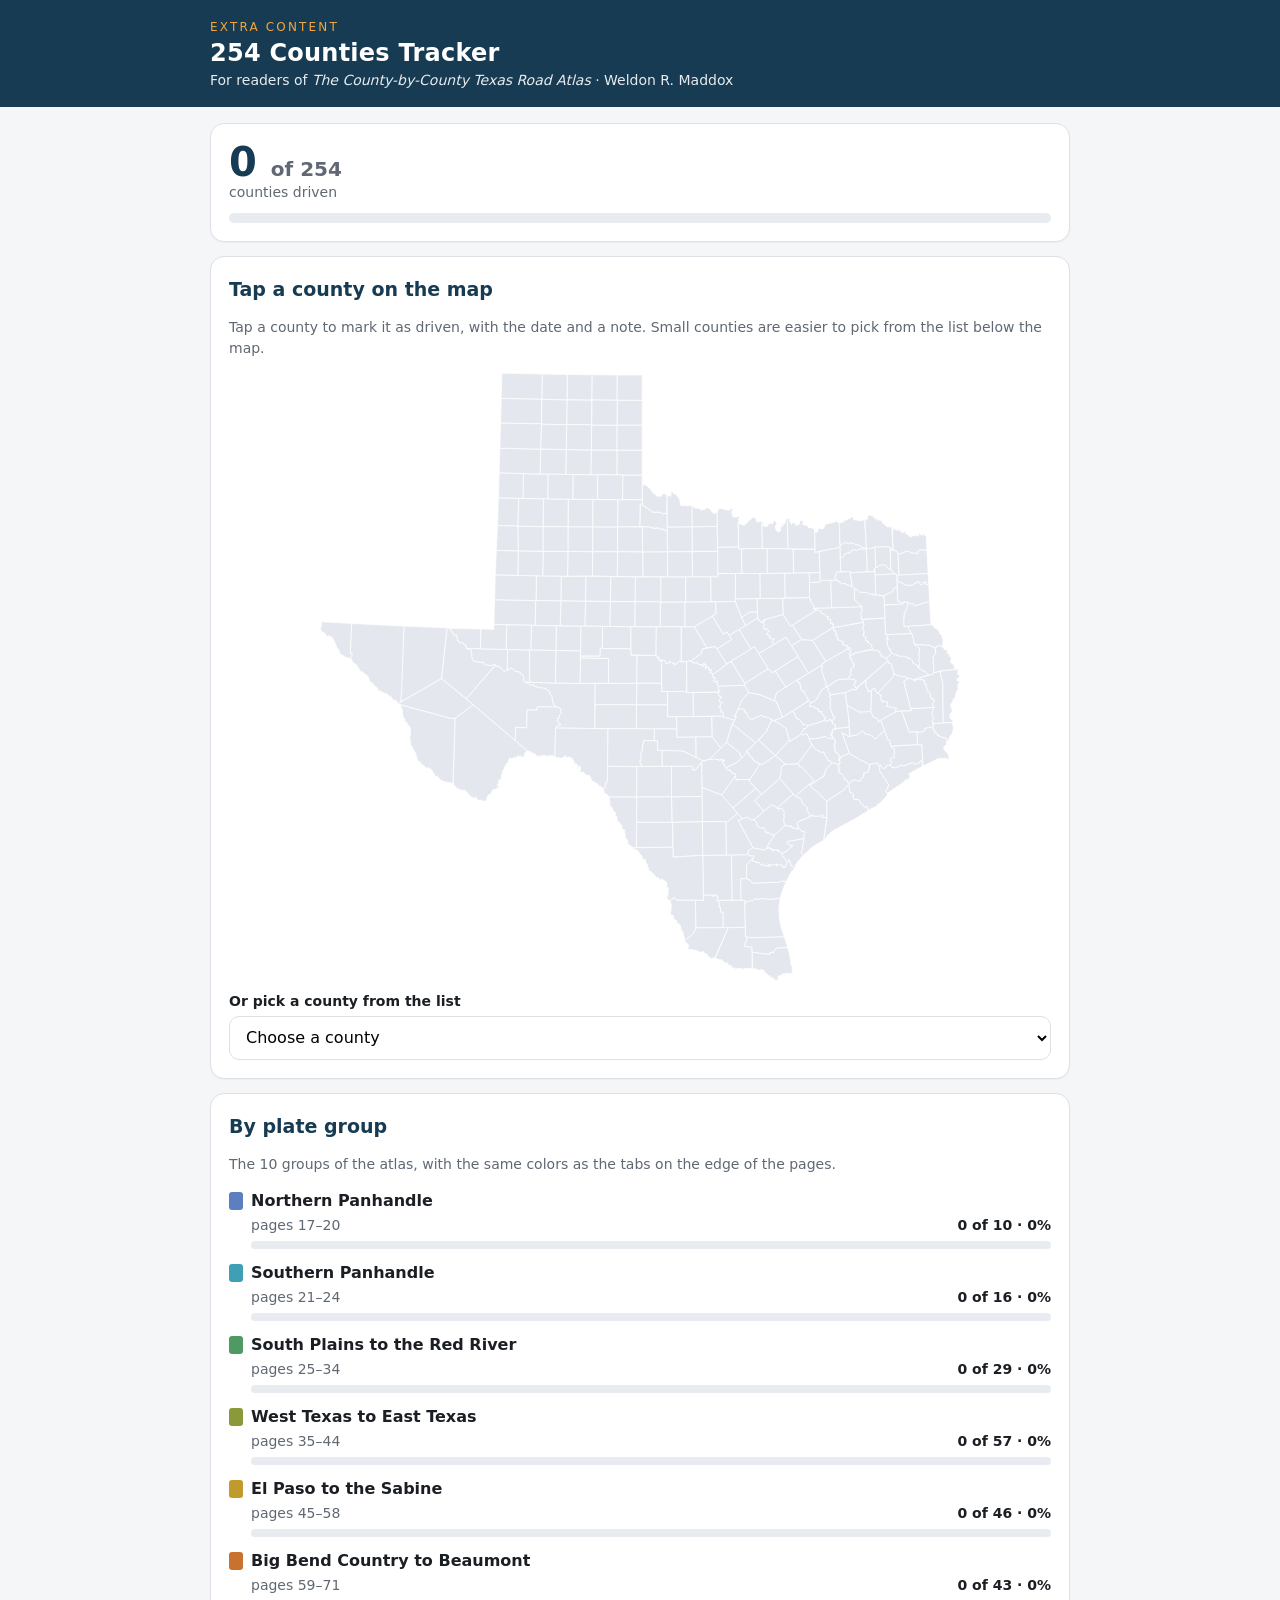
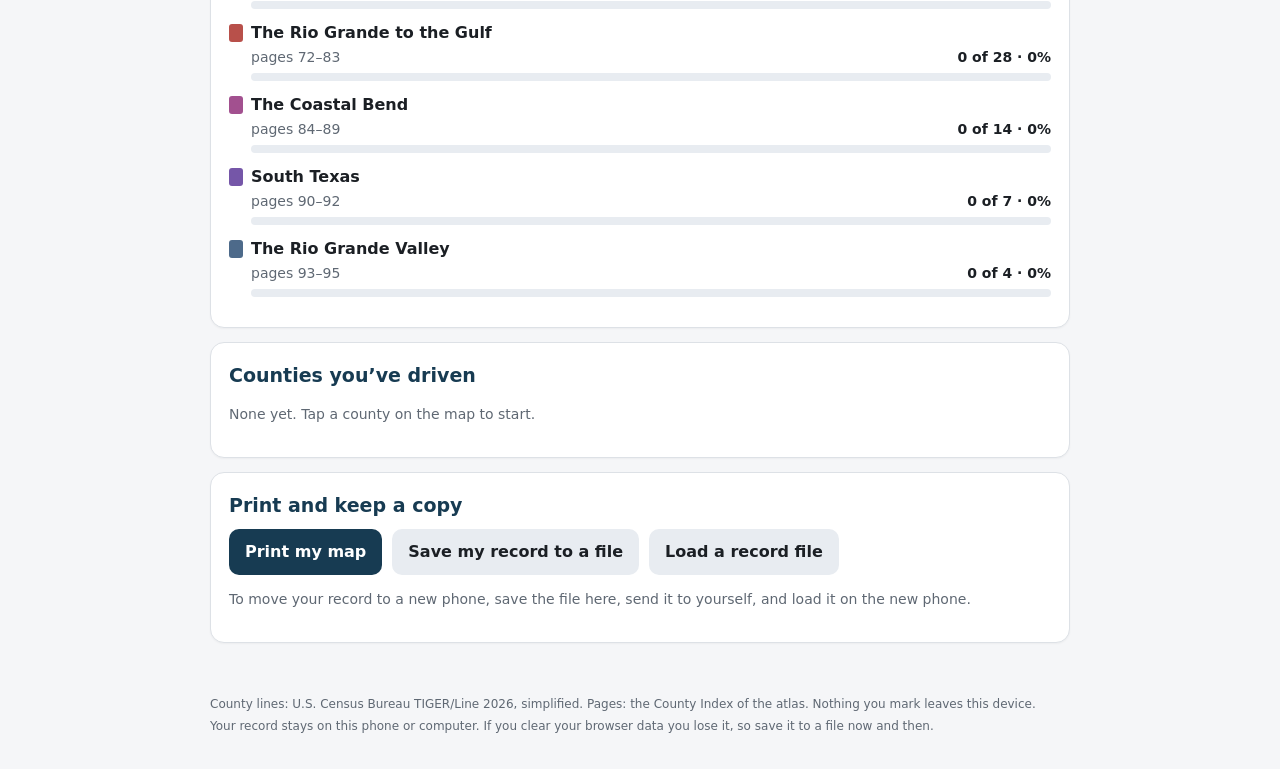
==== 254-counties-tracker.html @ efd929f5 "Bonus site for The County-by-County Texas Road Atlas (6 bonuses)" ====
<!doctype html>
<html lang="en"><head><meta charset="utf-8"><meta name="viewport" content="width=device-width, initial-scale=1">
<title>254 Counties Tracker · The County-by-County Texas Road Atlas</title>
<style>
:root { --acc: #1f3a5f; --sec: #e9b949; --ok: #1e7d4f; --ko: #b3261e; --bg: #f5f6f8; --card: #ffffff;
  --ink: #1b1f24; --muted: #5f6873; --line: #dde1e6; --r: 14px; }
* { box-sizing: border-box; }
html, body { margin: 0; padding: 0; }
body { background: var(--bg); color: var(--ink); font: 16px/1.5 system-ui, -apple-system, "Segoe UI", Roboto, Arial, sans-serif;
  -webkit-text-size-adjust: 100%; }
header.app { background: var(--acc); color: #fff; padding: 18px 16px 16px; }
header.app .in, main .in, footer.app .in { max-width: 860px; margin: 0 auto; }
header.app .et { font-size: 12px; letter-spacing: .18em; text-transform: uppercase; color: var(--sec); }
header.app h1 { margin: 4px 0 2px; font-size: 24px; line-height: 1.15; }
header.app .sub { opacity: .9; font-size: 14px; }
main { padding: 16px; }
.card { background: var(--card); border: 1px solid var(--line); border-radius: var(--r); padding: 18px; margin: 0 0 14px;
  box-shadow: 0 1px 2px rgba(0,0,0,.04); }
h2 { font-size: 19px; margin: 0 0 10px; color: var(--acc); }
h3 { font-size: 16px; margin: 14px 0 6px; }
.muted { color: var(--muted); font-size: 14px; }
.row { display: flex; gap: 10px; flex-wrap: wrap; align-items: center; }
.grow { flex: 1 1 auto; }
button, .btn { font: inherit; border: 0; border-radius: 10px; padding: 11px 16px; cursor: pointer; background: var(--acc);
  color: #fff; font-weight: 600; min-height: 44px; }
button.sec, .btn.sec { background: #e8ecf1; color: var(--ink); }
button.ghost { background: transparent; color: var(--acc); border: 1px solid var(--line); }
button:disabled { opacity: .45; cursor: not-allowed; }
button:focus-visible, input:focus-visible, select:focus-visible { outline: 3px solid var(--sec); outline-offset: 2px; }
input[type=text], input[type=number], input[type=date], select, textarea { font: inherit; padding: 10px 12px;
  border: 1px solid var(--line); border-radius: 10px; background: #fff; min-height: 44px; width: 100%; }
label.lab { display: block; font-weight: 600; margin: 10px 0 4px; font-size: 14px; }
.pill { display: inline-block; padding: 3px 10px; border-radius: 999px; background: #eef2f7; color: var(--acc);
  font-size: 12px; font-weight: 600; }
.bar { height: 10px; background: #e8ecf1; border-radius: 999px; overflow: hidden; }
.bar > span { display: block; height: 100%; background: var(--ok); width: 0; transition: width .3s; }
.ok { color: var(--ok); } .ko { color: var(--ko); }
table.t { width: 100%; border-collapse: collapse; font-size: 14px; }
table.t th { text-align: left; background: #eef2f7; padding: 8px; }
table.t td { padding: 8px; border-bottom: 1px solid var(--line); vertical-align: top; }
footer.app { padding: 18px 16px 30px; color: var(--muted); font-size: 12px; }
footer.app p { margin: 4px 0; }
.nascosto { display: none !important; }
.modale { position: fixed; inset: 0; background: rgba(10,15,25,.55); display: flex; align-items: center;
  justify-content: center; padding: 16px; z-index: 50; }
.modale .card { max-width: 440px; width: 100%; }
#porta { min-height: 60vh; display: flex; align-items: center; justify-content: center; }
#porta .card { max-width: 420px; width: 100%; }
@media (max-width: 520px) { header.app h1 { font-size: 21px; } main { padding: 12px; } .card { padding: 14px; } }
@media print { header.app, footer.app, button { display: none !important; } body { background: #fff; } .card { border: 0; box-shadow: none; } }

header.app h1 { font-family: "Overpass", system-ui, sans-serif; letter-spacing: .01em; }
.conto-riga { align-items: flex-end; margin-bottom: 10px; }
.numero { font-size: 40px; font-weight: 800; line-height: 1; color: var(--acc); }
.numero .di { font-size: 20px; font-weight: 600; color: var(--muted); }
.perc { font-size: 26px; font-weight: 700; color: var(--acc); }
#mappa_box { width: 100%; max-width: 640px; margin: 6px auto 4px; }
#mappa { width: 100%; height: auto; display: block; touch-action: manipulation; }
#mappa path.contea { fill: #e4e8ee; stroke: #ffffff; stroke-width: 1.1; cursor: pointer; }
#mappa path.contea:hover { fill: #cfd6df; }
#mappa path.contea.fatta:hover { filter: brightness(1.08); }
#mappa path.contea.scelta { stroke: #111; stroke-width: 2.4; }
.pill.si { background: #e3f2ea; color: var(--ok); }
.regione { margin: 10px 0 12px; }
.regione .reg-testa { display: flex; gap: 8px; align-items: center; }
.regione .reg-sotto { display: flex; justify-content: space-between; gap: 8px; margin: 2px 0 0 22px; font-size: 14px; }
.regione .tab { width: 14px; height: 18px; border-radius: 3px; display: inline-block; flex: 0 0 auto; }
.regione .reg-n { font-size: 14px; font-weight: 600; white-space: nowrap; }
.regione .bar { margin: 5px 0 0 22px; height: 8px; }
label.btn { display: inline-flex; align-items: center; }
.solo-stampa { display: none; }
.file-nascosto { position: absolute; width: 1px; height: 1px; opacity: 0; pointer-events: none; }
#elenco td a { color: var(--acc); font-weight: 600; }
.nota-mob { display: none; font-size: 13px; color: var(--muted); }
@media (max-width: 520px) { #elenco th:nth-child(3), #elenco td:nth-child(3) { display: none; } .nota-mob { display: block; } .numero { font-size: 34px; } }
@media print {
  .solo-stampa { display: block !important; }
  #stampa_testa h1 { font-size: 26px; margin: 0 0 4px; color: #173B52; }
  #scheda, #strumenti, #mappa_titolo, #mappa_aiuto, #scegli, #scegli_lab, #regioni_aiuto, label.btn { display: none !important; }
  #mappa path.contea { stroke: #fff; stroke-width: .8; }
  #mappa path.contea:not(.fatta) { fill: #e9ecf0 !important; }
  #mappa path.contea.scelta { stroke: #fff; stroke-width: .8; }
  * { -webkit-print-color-adjust: exact; print-color-adjust: exact; }
  .card { break-inside: avoid; }
  #elenco_card { break-before: page; break-inside: auto; }
}

</style></head>
<body>
<header class="app"><div class="in"><div class="et"></div><h1></h1><div class="sub"></div></div></header>
<main><div class="in">
<section class="solo-stampa" id="stampa_testa"><h1>My Texas Counties</h1><p id="stampa_data"></p></section>

<section class="card" id="conto">
  <div class="row conto-riga">
    <div class="grow">
      <div class="numero"><span id="conta">0</span> <span class="di">of 254</span></div>
      <div class="muted" id="conta_testo">counties driven</div>
    </div>
  </div>
  <div class="bar"><span id="barra"></span></div>
</section>

<section class="card" id="mappa_card">
  <h2 id="mappa_titolo">Tap a county on the map</h2>
  <p class="muted" id="mappa_aiuto">Tap a county to mark it as driven, with the date and a note. Small counties are easier to pick from the list below the map.</p>
  <div id="mappa_box"><svg id="mappa" role="img" aria-label="Map of the 254 Texas counties"></svg></div>
  <label class="lab" for="scegli" id="scegli_lab">Or pick a county from the list</label>
  <select id="scegli"></select>
</section>

<section class="card nascosto" id="scheda" aria-live="polite">
  <div class="row"><h2 class="grow" id="scheda_nome"></h2><span class="pill" id="scheda_stato"></span></div>
  <p id="scheda_pagine"></p>
  <p class="muted" id="scheda_gruppo"></p>
  <label class="lab" for="data" id="data_lab">Date you drove it</label>
  <input id="data" type="date">
  <label class="lab" for="nota" id="nota_lab">Note (optional)</label>
  <textarea id="nota" rows="3" maxlength="300"></textarea>
  <div class="row" style="margin-top:12px">
    <button id="segna">Mark as driven</button>
    <button id="togli" class="sec nascosto">Unmark</button>
    <button id="chiudi" class="ghost">Close</button>
  </div>
</section>

<section class="card" id="regioni_card">
  <h2 id="regioni_titolo">By plate group</h2>
  <p class="muted" id="regioni_aiuto">The 10 groups of the atlas, with the same colors as the tabs on the edge of the pages.</p>
  <div id="regioni"></div>
</section>

<section class="card" id="elenco_card">
  <h2 id="elenco_titolo">Counties you’ve driven</h2>
  <p class="muted" id="elenco_vuoto">None yet. Tap a county on the map to start.</p>
  <table class="t nascosto" id="elenco"><thead><tr><th id="th_contea">County</th><th id="th_data">Date</th><th id="th_nota">Note</th><th id="th_pagine">Pages</th></tr></thead><tbody></tbody></table>
</section>

<section class="card" id="strumenti">
  <h2 id="strumenti_titolo">Print and keep a copy</h2>
  <div class="row">
    <button id="stampa">Print my map</button>
    <button id="salva" class="sec">Save my record to a file</button>
    <label class="btn sec" for="carica" id="carica_lab">Load a record file</label>
    <input id="carica" type="file" accept=".json,application/json" class="file-nascosto">
  </div>
  <p class="muted" id="strumenti_aiuto">To move your record to a new phone, save the file here, send it to yourself, and load it on the new phone.</p>
  <p id="carica_esito" class="nascosto"></p>
</section>

</div></main>
<footer class="app"><div class="in"></div></footer>
<script>
const CONFIG = {"titolo": "254 Counties Tracker", "testi": {"etichetta": "Extra content", "per_lettori": "For readers of", "memoria": "Your record stays on this phone or computer. If you clear your browser data you lose it, so save it to a file now and then."}, "avvertenza": "County lines: U.S. Census Bureau TIGER/Line 2026, simplified. Pages: the County Index of the atlas. Nothing you mark leaves this device.", "id": "the-county-by-county-tex-b2", "lingua": "en", "libro": "The County-by-County Texas Road Atlas", "autore": "Weldon R. Maddox", "colori": {"accento": "#173B52", "secondo": "#F2A541"}, "codice_impronta": null};
const DATI = {"fonte": "County lines: U.S. Census Bureau TIGER/Line 2026, simplified. Pages: the County Index of the atlas.", "vista": [1000.0, 949.4], "gruppi": [{"nome": "Northern Panhandle", "colore": "#5b7fbf", "pagine": "17–20"}, {"nome": "Southern Panhandle", "colore": "#3f9fb5", "pagine": "21–24"}, {"nome": "South Plains to the Red River", "colore": "#4f9a62", "pagine": "25–34"}, {"nome": "West Texas to East Texas", "colore": "#8a9a3a", "pagine": "35–44"}, {"nome": "El Paso to the Sabine", "colore": "#c09a2a", "pagine": "45–58"}, {"nome": "Big Bend Country to Beaumont", "colore": "#c9712e", "pagine": "59–71"}, {"nome": "The Rio Grande to the Gulf", "colore": "#b8504a", "pagine": "72–83"}, {"nome": "The Coastal Bend", "colore": "#a2508f", "pagine": "84–89"}, {"nome": "South Texas", "colore": "#7556a8", "pagine": "90–92"}, {"nome": "The Rio Grande Valley", "colore": "#4d6a8a", "pagine": "93–95"}], "contee": [{"nome": "Anderson", "d": "M801.6,400.2 802.4,397.9 849.7,389.2 848.7,390.8 850,392.9 848.8,393.7 850,394.9 848.4,396.7 847.9,400.3 850.6,403.2 848.9,410.6 851.7,411.3 852.5,412.7 852.6,417.7 855.9,418.7 855.4,420.7 857.7,419.9 857.3,421.4 861.9,424.9 862.5,426.6 861.7,428.8 863.5,429.5 863.8,431.4 834.4,438 834.8,439.3 827.9,441.6 828,440.3 826.3,439 826.8,437.4 829.5,437.1 828.3,434.5 829.7,432.7 829,430.2 827.6,428.3 826.2,428.8 826.8,431.5 825.1,433.3 823.1,430.5 823.6,425 822.3,427 820,424.9 817.9,425.7 816.4,424.5 817.5,422.9 817.1,421.1 816.3,421.5 817.4,420.9 816.7,419.7 814.8,420 815,418.7 812.9,418.9 809.9,416.9 808.6,417.4 809.1,414.2 807.4,412.2 809.1,409.2 807.3,410.2 806.3,408.9 805,409.6 805.3,406.9 806.6,406.6 806.2,405 804.9,402.2 802.5,403.1 801.9,402.1 803.3,401.7Z", "g": 4, "pp": 56, "p": [55, 56], "cx": 831.0, "cy": 415.4}, {"nome": "Andrews", "d": "M271.7,392.8 272.8,354.2 337.1,355.6 336.3,394.4Z", "g": 3, "pp": 36, "p": [35, 36, 48, 49], "cx": 304.4, "cy": 374.1}, {"nome": "Angelina", "d": "M952.1,471.4 926.3,479.8 924.8,478.2 916.5,476.5 912.6,474 911.9,475.3 907.9,473.6 904.7,473.8 896.5,470.2 895.8,462.7 892.9,460.7 894.3,458 893,457.7 891.7,453.8 888,453.4 888.4,450 884.2,446.2 894.2,436.8 897.7,440.4 899.1,439.8 904.9,442.5 909.8,442 912.7,443.7 915.2,442.7 916.2,444 919,444 919.7,446.9 922.3,445.7 925,448 926.9,453.8 931,455 936,461.8 937.7,461.6 941.7,465.3 942.5,464.5 942.7,465.5 945,465.7 948.3,469.9Z", "g": 4, "pp": 57, "p": [57], "cx": 913.6, "cy": 458.3}, {"nome": "Aransas", "d": "M719.7,749.9 721.5,751.1 728.7,747.3 738.1,739.4 738.5,738.1 735.6,738.1 731.8,736.2 729.9,733.8 730,732.1 756.1,727.2 753.5,746 751.7,750.1 754.9,753.6 743.9,767.1 742.1,773.5 735.6,769.4 736.2,768.2 732.9,760 730.1,765.2Z", "g": 7, "pp": 88, "p": [87, 88], "cx": 737.1, "cy": 750.4}, {"nome": "Archer", "d": "M581.6,278.5 581.3,240.3 620.6,239.7 621.4,278.8Z", "g": 2, "pp": 30, "p": [29, 30], "cx": 601.2, "cy": 259.4}, {"nome": "Armstrong", "d": "M383.8,158.5 384.8,119.7 424.1,120.3 423.4,158.9Z", "g": 1, "pp": 23, "p": [23], "cx": 404.0, "cy": 139.4}, {"nome": "Atascosa", "d": "M652.5,688 634.2,703.8 634.1,700.7 597.6,701.2 596.7,647.6 627.9,659.3Z", "g": 6, "pp": 78, "p": [78, 86], "cx": 619.4, "cy": 675.7}, {"nome": "Austin", "d": "M804.1,590.1 805,591.9 805.8,591.6 805.5,593.1 809.9,593.7 811.4,597.8 811.2,601 813.2,601.1 813.4,602.2 812,602.2 812.6,604.4 811.4,603.7 809.3,604.6 810.4,605.7 811.5,604.8 812.6,605.5 811.4,606.4 812.9,607.8 812.2,611.2 807.1,611.5 805.5,609.7 801.2,609.5 798.5,607 793.8,606 792.3,603.3 792.8,601.8 789.5,598.4 786.8,592 785.6,593 781.5,592.6 779.2,590.1 775.7,589 771.7,585.5 764.7,573.6 766.7,571.1 772.6,571.5 790.2,568.1 792.6,569.9 799.9,571.6 801.4,570.1 806.3,575.7 804.8,576.5 805.8,579.6 803.2,579.4 805.2,581.2 803.5,580.8 802.9,581.7 804.4,583.8 803.4,585.3 806.1,586.7 804.6,587.5 805.5,589.3Z", "g": 5, "pp": 68, "p": [68, 80, 81], "cx": 790.9, "cy": 589.8}, {"nome": "Bailey", "d": "M277.3,238.4 278.7,195 310.4,195.8 309.3,239.2Z", "g": 2, "pp": 26, "p": [25, 26], "cx": 294.0, "cy": 216.9}, {"nome": "Bandera", "d": "M534.4,614.6 534.3,589.6 559.4,589.8 567.5,590.6 598.3,605.8 586.9,620 583.3,621 582.3,619.6 582.5,614.6Z", "g": 6, "pp": 77, "p": [77, 78], "cx": 565.8, "cy": 605.3}, {"nome": "Bastrop", "d": "M697.2,560.4 706.1,541.8 719.4,548.7 728.6,555.5 733.5,573.8 711.6,597.9 685.2,573.5Z", "g": 5, "pp": 67, "p": [67, 79], "cx": 710.5, "cy": 570.0}, {"nome": "Baylor", "d": "M542.5,240.6 581.3,240.3 581.6,279.2 542.9,279.3Z", "g": 2, "pp": 29, "p": [29], "cx": 562.1, "cy": 259.8}, {"nome": "Bee", "d": "M653.3,699 666.9,693.8 674.1,698 677,697.5 681.5,701.5 684.4,709.2 688.4,711 690.2,710.2 694.9,711.3 696,717.1 698.4,717.4 698.6,718.7 701.2,718.2 704.3,721.1 705.7,720.2 709.9,722.2 695.3,745.6 675.5,741.9 676.2,741.3Z", "g": 7, "pp": 87, "p": [86, 87], "cx": 683.5, "cy": 719.7}, {"nome": "Bell", "d": "M663.1,485.3 700.5,461.9 706.4,468.5 711.3,465.3 727.8,490.9 713.6,499.9 709.5,512.1 685.6,502.2 670,499.5 663.3,488Z", "g": 5, "pp": 67, "p": [54, 67], "cx": 694.3, "cy": 487.0}, {"nome": "Bexar", "d": "M649.7,629.4 627.9,659.3 596.7,647.6 596.2,608.5 598.3,605.8 601.4,606.1 601.7,605 607.5,603.8 608.1,602.7 608.8,603.9 611.9,603.9 612,603 613.5,603.8 615.9,602 617.8,603.8 624.1,604.1 624.7,605.9 627.1,602.9 629.7,604.5 629.6,605.5 631.3,604.2 632.2,606.3 629.2,606.9 628.9,609.3 629.4,610.5 632.2,611.3 632,614.5 634.6,615.9 635.8,619.5 639.1,621.3 638.9,620 640.8,620 644.7,626 645.8,624.9 646.3,626.7 648,625.9 649.5,626.6Z", "g": 6, "pp": 78, "p": [78], "cx": 622.3, "cy": 630.7}, {"nome": "Blanco", "d": "M611.9,536.4 625.8,536 647.9,542.4 644.3,548.7 635.2,577.1 626.3,586.2 612.6,568.5Z", "g": 5, "pp": 66, "p": [66], "cx": 626.4, "cy": 561.1}, {"nome": "Borden", "d": "M376.8,318 415.6,317.7 415.1,356.7 376.4,356.1Z", "g": 3, "pp": 37, "p": [37], "cx": 396.0, "cy": 337.0}, {"nome": "Bosque", "d": "M710.3,423.9 685.7,438.4 679,427.6 673.3,431.2 654.6,400.8 682.6,383.4 685.3,383.9 684.8,386.2 687,385.7 687.3,388.3 691,389.7 692,389.4 691.7,387.2 695.5,386.3 695,388.4 692.8,389.7 695,393.4 693.4,396.3 693.9,400.1 696.8,400.4 698.4,399 700.1,402.6 702.2,403.2 697.6,407.8 703.7,411.1 702.1,411.7 702,412.9 706.1,415.4 708.2,414.8 710.1,415.8 706.5,420.1 707.8,422.5Z", "g": 4, "pp": 54, "p": [41, 53, 54], "cx": 682.0, "cy": 410.9}, {"nome": "Bowie", "d": "M932.9,254.6 934.8,253.2 936,254 935.7,252.5 934,252 936.4,250.6 938.5,252.2 939.6,251.7 938.9,252.8 940.1,252.5 940.7,254.3 941.2,252.8 944.8,252.2 944.6,251.1 946.1,253 944.8,253.7 947.1,253.9 948.4,278.8 947.3,276.4 945.3,277 945.3,276 944,276.6 943.2,275.7 943,277 941.8,277.2 939.2,275.6 935.2,277.2 935.5,278.3 933.7,279.3 934.5,282.2 926,281.6 924.7,280.6 923.4,281.5 920.6,279.1 916.6,278.4 915.3,279.7 912.9,279.7 911.9,281.1 909.2,281.4 908.6,282.9 907.6,281.9 905.6,283.2 903.2,282.2 899.8,277.6 897.3,278.2 895.6,276.3 894.1,243.1 895,244.1 896.4,243.7 895,241.9 897.4,242.9 896.4,244.3 900.1,243.5 901.2,244.3 901.9,242.9 901.7,245.3 899.9,245.8 900.6,246.6 903.4,244.5 905.4,246 906,244 906.6,245.7 908.1,245.6 905.9,247.7 909,246.2 909.5,247.1 907.5,249.1 911.1,247.8 910.7,250 911.4,248.5 912.4,249.5 913.3,248.1 916.5,247.4 915,251.1 918.1,251.8 919.7,253.8 921.7,252.4 922,253.5 920.4,254.5 921.5,255.8 924,255.8 924.6,253.6 927.2,254.9 928.8,252.1 928.6,254.2 929.6,254.3 932.1,251.3 931.5,254Z", "g": 2, "pp": 34, "p": [34], "cx": 921.3, "cy": 262.5}, {"nome": "Brazoria", "d": "M856.4,624.1 859.4,611.2 869.8,609.4 871.5,609.8 872.2,613.2 875.3,612.8 874.2,621 889,644 883.7,654.4 887.1,656.7 885.8,660.6 876.8,670.3 870.6,675.1 869,677.9 862.1,680.2 856.3,684.1 855.4,677.6 850,678.3 849.4,675.9 844.4,672.2 843.9,669.1 841.6,666.9 834.2,666.6 832.7,660.6 834.2,658.6 830.9,656.1 828.1,655.5 827.2,650.3 828.1,648.6 826.5,647.1 827.5,646.1 825.2,644 830.8,636.8 831.9,637.8 834.3,635.2 842,637.8 844.2,637.6 844.2,635.8 847.7,633.2 848.1,629.4 850,628.3 849.6,624.5Z", "g": 6, "pp": 81, "p": [81, 82], "cx": 857.3, "cy": 646.7}, {"nome": "Brazos", "d": "M775.5,510.8 783.3,495.8 791.3,490.1 792.1,491.7 793.9,492.3 794.7,493.7 793.7,496.1 796.8,500.6 797.2,504.7 796.2,505.8 797.9,508 798.2,511.1 796.9,513.4 798.1,519.3 796.5,523.2 798.8,526 798.8,528.9 801.1,532.6 800.5,534.1 801.4,536.1 805.3,537.9 804.8,539.1 802.9,539.3 802.3,542.1 800.3,542.3 801,546.1 799.9,547 800.1,543.4 798.1,543.1 798.2,541.7 796.7,540.9 795.5,543.3 791.4,543.8 791,544.8 788.6,543.2 788.5,540.3 790.6,540.2 789.3,539.3 789.5,536.9 786.7,536.8 785.2,534.9 786,534.4 785,532.7 782.7,531.2 783.9,530.5 783.5,528.7 781.5,528.6 781.3,529.7 779.1,528.9 778.2,524.6 777.6,526.2 776.3,524.1 773.4,523.4 773.3,522 772.5,522.8 771.6,521.5 764.6,520.6 766.1,516.2Z", "g": 5, "pp": 68, "p": [68], "cx": 781.9, "cy": 518.5}, {"nome": "Brewster", "d": "M284.8,624.7 283.1,631.1 284.7,632 282.1,634.2 282.5,635.6 279,636.5 278.6,641.4 277.4,642.6 277.2,644.7 279.7,646 280,647.6 277.8,648.9 276.5,647.9 276,650.4 274,650.3 273.4,651.9 271.5,650.7 269.9,651.3 266.8,658.1 263.5,658.9 262.6,662.2 261.4,661.6 260.2,668.1 257.1,669.4 251.3,667.4 249.5,668.4 248.3,667 246.7,668.5 246.7,666.4 244.5,665.5 245.2,664.3 242.8,664.6 243.4,662.6 242.4,662.3 241.1,664.7 239,664.4 238.9,663.3 235.5,662.4 234.2,659.7 232.5,660.2 232.7,658.5 226.4,651.9 223.3,652.5 221.8,651.1 218.8,651.8 218.1,650.5 213.6,649.4 210.6,644.7 209.6,645.9 208.8,645.1 209.4,643.3 208,642 210.9,539.8 239.4,518.2 323.9,590.4 323.6,591.7 322.3,591.2 320.4,593.3 318.5,600.7 312.5,598.6 311.3,599.2 310.8,598.3 308.4,598.5 308.7,600.1 306,601.9 304.5,599.5 304,601 299.6,602.7 296.1,601.7 294.2,606 294.6,607.7 290.7,611.5 290.7,614.6 288.6,614.8 288.2,618.9 285.3,621.1 285.8,624.4Z", "g": 6, "pp": 73, "p": [60, 61, 62, 72, 73, 74], "cx": 264.9, "cy": 593.8}, {"nome": "Briscoe", "d": "M433.7,197.8 394.9,197.4 395.4,158.7 434.1,159Z", "g": 1, "pp": 23, "p": [23, 27], "cx": 414.5, "cy": 178.2}, {"nome": "Brooks", "d": "M620,823.9 663.7,823.6 664.6,866.3 629.6,866.6 629.7,842.4 625.8,842.6 625.6,834.8 623.6,834.8 623.5,826.5Z", "g": 8, "pp": 91, "p": [91, 92], "cx": 646.9, "cy": 845.2}, {"nome": "Brown", "d": "M564.3,450.9 564.4,396.5 585,396.5 604.7,429.8 597.8,431 596.3,437.9 579,450.4 576.6,448.7 574.9,451.2 572.9,451.4 572.4,452.5 570.9,450.8 570.2,451.8 567.6,450.8 565.7,452.1 565.3,450.6Z", "g": 4, "pp": 52, "p": [52, 53], "cx": 582.8, "cy": 424.5}, {"nome": "Burleson", "d": "M764.6,520.6 771.6,521.5 772.5,522.8 773.3,522 773.4,523.4 776.3,524.1 777.6,526.2 778.2,524.6 779.4,529.1 781.4,529.7 781.5,528.6 783.5,528.7 783.9,530.5 782.7,531.3 785,532.7 786.7,536.8 789.5,536.9 789.5,539.6 790.6,539.6 790.2,540.5 788.5,540.3 788,541.7 789,543 787.5,542.6 782.6,545.3 780,545.2 779.2,546.5 774.3,547.2 773.6,548.4 768.7,548.6 767.7,549.8 760.7,551.4 758.3,549.2 754.5,549.4 751,543.3 744.5,539.4 744.1,537.4 742.2,537.3 742.4,534.7 740.5,530.3 737,528.9 762.9,512.6 764.7,512.9 767.1,515.4Z", "g": 5, "pp": 68, "p": [68], "cx": 762.6, "cy": 532.0}, {"nome": "Burnet", "d": "M622.9,489.2 663.3,488 670,499.5 659.8,510.3 648,537 649.9,536 650,538.7 647.9,542.4 630.4,537.4 630.3,530.9 628.9,529.5 626.2,530.3 625.5,528.6 626.5,527.4 623.2,521.3 626.2,520.5 625.3,518.1 628.5,514.7 624.3,513.9 623.8,510.6 628,506.4 626.1,505.6 624.6,506.4 624.6,503.9 621.8,502.6 622.6,498.8 624.6,498.4 625,497.1 622,495 622.8,493.2 621.5,490.9Z", "g": 5, "pp": 66, "p": [66, 67], "cx": 642.8, "cy": 515.2}, {"nome": "Caldwell", "d": "M666.6,590.3 674.4,584.7 676.8,580.8 684.9,573.2 711.6,597.9 690.1,612.3 689.6,611.3 688.5,612.1 687.4,610.3 685.8,610.3 685.7,609.1 682.2,609.3 681.7,607.9 678.6,606.6 679.1,605.4 677,605.2 675.6,601.2 673.9,601.7 672.7,598.5 671.8,599.4 670.3,593.9 668.1,592.3 666.3,592.6Z", "g": 6, "pp": 79, "p": [67, 79], "cx": 687.5, "cy": 592.7}, {"nome": "Calhoun", "d": "M760.5,695.9 770.9,690.6 771.7,693.2 772,692.4 783.5,692.2 785.7,689.8 785.4,694.7 791.8,694.4 787.3,729.8 770,740.1 754.9,753.6 751.7,750.1 753.5,746 756.1,727.2 755.6,723.2 757.9,717.6 756.1,715.8 753.9,717.4 747.1,709.9 747,706.1 744.4,703.8 750.3,699.3Z", "g": 7, "pp": 88, "p": [88], "cx": 772.1, "cy": 721.6}, {"nome": "Callahan", "d": "M570.3,357.8 570.3,396.4 531.5,396.5 531.5,358Z", "g": 3, "pp": 39, "p": [39, 52], "cx": 550.8, "cy": 377.2}, {"nome": "Cameron", "d": "M717.9,941.1 715.2,943.1 716.7,944.8 715.3,945.5 716.8,946.6 715.2,947.7 716.2,948.2 715.5,949.1 712.8,949.4 713.4,948.2 712.7,948.7 712.5,947.2 712.3,949.1 711.3,949.2 708.9,948 709.7,946.8 708.7,946.7 708.8,945.3 705.4,945.8 705.3,944.1 703.5,945.3 702.7,942.3 701.6,942.3 702.1,941.3 698.4,941.2 699.7,940.1 699.6,939.4 698.8,940.4 698.4,938.6 696.8,939.1 696.3,937.4 694.1,936.2 695.3,936 695.4,935.1 692.9,934.4 693.6,933.2 691.4,933.7 692,932.6 691.8,932 690.8,933.1 689.3,932.5 689.5,933.7 688.2,932.1 688,933.1 686,932.6 686.8,933.3 685.8,933.6 683.7,933.2 683.3,931.3 682.6,932.9 681.4,932.6 680.6,930.2 679.6,931.7 679.2,930.6 678,931.6 675.8,931 675.2,904.7 702.1,908.5 702.6,906.1 703.8,906.5 703.3,907.2 704.2,906.7 703.7,905.3 706.7,905.6 706.8,904.5 708.7,906 709.8,902.6 713.2,898.3 730.8,897.7 734.5,912.2 736.2,925 737.8,927.6 738.1,937.8 732.6,939 732.5,937.8 731.1,937.5 730.1,938.6 728.5,937.7 725.4,939.2 722.5,938.3 723,940.4 721,940.3 719.1,942.1Z", "g": 9, "pp": 95, "p": [95], "cx": 705.9, "cy": 923.4}, {"nome": "Camp", "d": "M899.5,313.9 867.1,315.6 866.6,305.7 867.7,304.1 870.3,303.8 874.8,300.1 879.3,299.5 883.3,299.9 884.1,302.1 894.2,309.3 895.6,312.1Z", "g": 3, "pp": 43, "p": [43, 44], "cx": 879.4, "cy": 307.5}, {"nome": "Carson", "d": "M384.8,119.7 385.4,80.4 424.5,80.7 424.1,120.3Z", "g": 1, "pp": 23, "p": [19, 23], "cx": 404.7, "cy": 100.4}, {"nome": "Cass", "d": "M950.3,313.4 904.5,315.9 903,281.3 904.3,282.8 906.4,283.1 907.6,281.9 908.6,282.9 909.2,281.4 911.9,281.1 912.9,279.7 915.3,279.7 916.6,278.4 920.6,279.1 923.4,281.5 924.7,280.6 926,281.6 929.5,281.2 932.4,282.7 934.6,282 933.7,279.3 935.5,278.3 935.2,277.2 939.2,275.6 941.8,277.2 943,277 943.2,275.7 944,276.6 945.3,276 945.3,277 947.3,276.5 948.4,278.8Z", "g": 3, "pp": 44, "p": [34, 44], "cx": 926.5, "cy": 295.8}, {"nome": "Castro", "d": "M317,195.9 317.9,157.3 356.6,158 356,196.7Z", "g": 1, "pp": 22, "p": [22, 26], "cx": 336.9, "cy": 177.0}, {"nome": "Chambers", "d": "M937.5,606.4 936.7,609.1 929.4,611.7 926.1,608.9 911,614.1 909.1,613.7 908,611.9 905.6,614.8 901.8,615.4 899.2,617.1 893.2,615.8 890.5,612.4 893.1,608.1 890.3,604.9 891.3,602.6 893.8,600.8 896.9,601.5 897.6,600.4 897.9,599.2 895.5,597.7 897.8,593.2 896.8,590.6 898,588.9 897.6,587.6 892.9,584.9 892,583 940.2,580.4 942.2,614.2 941.1,614.7 940.5,606.2Z", "g": 6, "pp": 82, "p": [70, 82], "cx": 919.2, "cy": 598.8}, {"nome": "Cherokee", "d": "M846.7,385.3 882.7,382.9 883.9,408.8 887.5,408.7 887.7,409.7 886.4,413.1 884.6,413.5 888.7,416.2 885.6,416.9 885.2,418.4 886.7,419.6 886,422.3 889.6,432.3 890.5,433.2 892,432.3 891.5,434.6 894.2,436.8 884.2,446.2 883.8,444.6 880.9,444.6 879.3,442.4 876.6,442.8 875.7,441.4 876.9,440.1 876.4,438.3 873.1,436.6 873.3,434.5 871,432.8 868,434.1 864,433.6 862.8,432.1 863.7,429.9 861.7,428.8 862.5,426.6 861.9,424.9 857.3,421.4 857.7,419.9 855.4,420.7 855.9,418.7 852.5,417.7 852.5,412.7 851.7,411.3 848.9,410.6 850.6,403.1 848.6,401.5 847.9,398.8 850,394.9 848.8,393.7 850,392.9 848.7,390.8 849.7,389.3Z", "g": 4, "pp": 56, "p": [43, 44, 56, 57], "cx": 869.1, "cy": 414.6}, {"nome": "Childress", "d": "M472.7,198 473,159.3 503.5,159.5 503.7,198.2Z", "g": 1, "pp": 24, "p": [24, 28], "cx": 488.3, "cy": 178.6}, {"nome": "Clay", "d": "M621.3,272.5 620.3,217.7 624.4,211.1 639,214.6 643.2,211 645,213.3 642.8,218.3 645.6,221.2 643.9,221.6 645.3,224.2 649.8,225.2 653.7,224 655.8,225.4 653.8,229.6 655.4,230.2 655.1,232.1 653.1,233.4 654.2,272Z", "g": 2, "pp": 30, "p": [30], "cx": 637.2, "cy": 241.8}, {"nome": "Cochran", "d": "M275.5,277.2 277.3,238.4 309.3,239.2 310,278.1Z", "g": 2, "pp": 25, "p": [25, 26], "cx": 293.0, "cy": 258.3}, {"nome": "Coke", "d": "M440.9,430.4 441.4,395.9 485.8,396.4 485.7,431.1Z", "g": 4, "pp": 51, "p": [51], "cx": 463.4, "cy": 413.7}, {"nome": "Coleman", "d": "M524.7,442.6 525.2,396.5 564.4,396.5 564.3,450.9 560.9,449.8 555.8,456.1 553.4,455 553.5,453.1 552.5,454.2 546.1,450.3 545.5,451.9 546.6,452.7 543.9,455.1 542,453 540.8,454.9 538.8,449.6 532.5,448 533.4,450.1 532.1,451.1 530,448.5 528.1,448.4 529.9,445.3 527,445.3 528.5,443.5 527,443.3 526,441.4Z", "g": 4, "pp": 52, "p": [52], "cx": 544.5, "cy": 426.3}, {"nome": "Collin", "d": "M740,312.6 739.7,275.4 773.3,275.1 773.4,280.1 780.1,279 781,311.9Z", "g": 3, "pp": 42, "p": [32, 42], "cx": 760.2, "cy": 293.9}, {"nome": "Collingsworth", "d": "M463.8,159.3 464.1,120.5 503.5,120.6 503.5,159.5Z", "g": 1, "pp": 24, "p": [24], "cx": 483.8, "cy": 140.0}, {"nome": "Colorado", "d": "M787.7,629.1 765.4,644.4 763.9,643 771.4,636.4 752.6,615.4 749.6,615.6 748.7,612.1 746.2,610.7 768.9,580.8 771.7,585.5 775.7,589 779.2,590.1 780.8,592.2 785.6,593 786.8,591.9 789.5,598.4 792.8,601.8 792.3,603.3 793.8,606 798.5,607 800.4,608.9 790.5,619.8Z", "g": 6, "pp": 80, "p": [68, 80], "cx": 772.9, "cy": 612.6}, {"nome": "Comal", "d": "M608.5,603.6 635.2,577.1 656.1,593.6 658.7,602.1 651.8,608.3 634.7,616.5 632,614.5 632.2,611.3 629.4,610.5 628.9,609.3 629.2,606.9 632.2,606.3 631.3,604.2 629.6,605.5 629.7,604.5 627.1,602.9 624.7,605.9 624.1,604.1 617.8,603.8 615.9,602 613.5,603.8Z", "g": 6, "pp": 78, "p": [66, 78], "cx": 636.3, "cy": 596.9}, {"nome": "Comanche", "d": "M613,379.8 630.3,408 636,404.5 643.4,416.7 620.3,431.1 618,427.6 604.7,429.8 585,396.5Z", "g": 4, "pp": 53, "p": [40, 52, 53], "cx": 609.5, "cy": 405.5}, {"nome": "Concho", "d": "M494.8,484.8 495.1,441.1 524.7,441.4 525.3,442.8 525.9,441.3 527,443.3 528.5,443.5 527,445.3 530,445.6 528.1,448.4 530,448.5 532.1,451.1 533.4,450.1 532.3,448.1 533.9,448.9 533.9,484.8Z", "g": 4, "pp": 51, "p": [51, 52], "cx": 514.4, "cy": 463.0}, {"nome": "Cooke", "d": "M730.1,227.3 731.5,274.7 691,274.2 690.2,231.3 692.7,233.4 692.2,238.5 695.6,239.9 699.2,239.3 701.5,233.8 701.6,236.4 702.9,235.5 703.3,233.4 706.2,236.1 707.4,235.4 708.2,231.7 710.8,230.9 712.8,232.6 713.9,236.8 711.1,239.4 712.2,244.7 714.9,247.6 717.6,248.3 720.1,245.9 719.5,240.5 722.8,239.2 722.5,237.9 719.8,237.2 719.7,236.2 721.5,235.5 723.3,237.4 724.7,236.6 727.4,232.6 726.5,227.4 727.6,226.8 728,228.6Z", "g": 2, "pp": 31, "p": [31], "cx": 710.7, "cy": 250.7}, {"nome": "Coryell", "d": "M700.5,461.9 663.6,485 642.2,450.3 679,427.6Z", "g": 4, "pp": 54, "p": [53, 54], "cx": 671.4, "cy": 456.3}, {"nome": "Cottle", "d": "M465,240.5 465.3,197.9 503.7,198.2 503.7,206 502.8,204.4 500.1,205.5 500,240.5Z", "g": 2, "pp": 28, "p": [28], "cx": 482.6, "cy": 219.3}, {"nome": "Crane", "d": "M292.4,463.9 293.2,432.1 327.4,432.9 327.6,483.2 319.6,482.8 317.8,479.1 318,473.4 311.9,467.4 307.1,466.1 306,467.2 299.5,460.8 295.7,462.7 294.5,464.9 293.4,465.2Z", "g": 4, "pp": 49, "p": [48, 49], "cx": 309.9, "cy": 457.6}, {"nome": "Crockett", "d": "M325.4,484.7 320.9,482.9 321.9,483 361.1,484.4 430,485 429.5,555.6 368,554.8 371.4,550.3 375.7,550.1 375.8,548.7 372.8,546.7 372.6,544.8 369.5,543 371.1,541.1 370.3,538.9 372.6,539.8 373.6,539 374.4,534.1 377,531.6 375.7,528.2 376.6,525.4 372.1,522.3 367.7,522.4 366.9,519.4 364.6,518 364.2,513.5 362.5,512.4 363.1,509.1 361.8,504.2 358.7,501.2 359.7,498.5 356.6,497.2 355.3,495.1 354.1,495.2 351.7,492.4 349.6,493.1 346.7,490.9 344.4,492.3 342.1,492 336.7,489.5 335.8,490.6 335.1,488.2 331.7,487.1 328.8,487.8Z", "g": 5, "pp": 63, "p": [49, 50, 62, 63], "cx": 398.1, "cy": 519.3}, {"nome": "Crosby", "d": "M426.1,279.2 387.4,279 387.5,240.2 426.2,240.4Z", "g": 2, "pp": 27, "p": [27], "cx": 406.8, "cy": 259.4}, {"nome": "Culberson", "d": "M126,514.1 131.2,395.5 198.8,398.2 190,477.5Z", "g": 4, "pp": 47, "p": [46, 47, 59, 60], "cx": 160.8, "cy": 454.8}, {"nome": "Dallam", "d": "M284.2,0.3 347.6,1.5 346.8,41.2 283.2,39.7Z", "g": 0, "pp": 18, "p": [17, 18], "cx": 315.5, "cy": 20.5}, {"nome": "Dallas", "d": "M726.5,351.5 726,312.8 764.6,312.3 765.3,351.2Z", "g": 3, "pp": 42, "p": [41, 42], "cx": 745.6, "cy": 332.2}, {"nome": "Dawson", "d": "M376.4,356.1 337.7,355.6 338,316.9 376.8,317.3Z", "g": 3, "pp": 36, "p": [36, 37], "cx": 357.2, "cy": 336.6}, {"nome": "DeWitt", "d": "M739.6,657.9 714.4,679.9 711.6,677.1 710.6,677.5 705.5,674.7 693.4,684.9 679,668 718.4,633.5Z", "g": 6, "pp": 79, "p": [79, 80], "cx": 713.7, "cy": 659.2}, {"nome": "Deaf Smith", "d": "M279.9,156.2 281,117.5 345,119 344.1,157.9Z", "g": 1, "pp": 22, "p": [21, 22], "cx": 312.5, "cy": 137.7}, {"nome": "Delta", "d": "M828.8,280.7 820.3,282.4 818.3,286.3 812.8,289.6 812.3,268 814.7,268.2 819.4,264.8 823.4,265.3 825.4,266.8 828.2,265.2 831.2,265.3 832.2,266.6 834.3,265.9 837.1,268.5 840.4,267.8 846.9,272.3 853.7,273.7 851.6,275.4 842.6,275.2 838.3,277.3 836.4,276.1 835.1,277 833.1,276.3 831,277.4Z", "g": 2, "pp": 33, "p": [33, 43], "cx": 822.0, "cy": 277.2}, {"nome": "Denton", "d": "M739.2,274.8 740,312.6 698.5,313.3 698.7,274.3Z", "g": 3, "pp": 41, "p": [31, 32, 41, 42], "cx": 719.2, "cy": 293.8}, {"nome": "Dickens", "d": "M426.2,240.4 465,240.5 465,279.4 426.1,279.2Z", "g": 2, "pp": 28, "p": [27, 28], "cx": 445.6, "cy": 259.8}, {"nome": "Dimmit", "d": "M551.3,741 494.6,741.7 494.6,701.6 551,702.2Z", "g": 7, "pp": 85, "p": [84, 85], "cx": 522.8, "cy": 721.7}, {"nome": "Donley", "d": "M423.4,158.8 424.1,120.3 464.1,120.5 463.8,159.3Z", "g": 1, "pp": 24, "p": [23, 24], "cx": 443.8, "cy": 139.7}, {"nome": "Duval", "d": "M642.8,753 644.2,823.8 621,823.9 621,816.9 618.6,816.9 618.6,815.6 615.6,815.6 615.7,817.4 612.9,817.5 612.8,815.8 599.1,816.2 598,753.7Z", "g": 8, "pp": 91, "p": [86, 91], "cx": 621.0, "cy": 788.5}, {"nome": "Eastland", "d": "M618.7,376.4 585,396.5 570.3,396.4 570.3,357.8 618.4,357.4Z", "g": 3, "pp": 40, "p": [39, 40, 52, 53], "cx": 594.0, "cy": 376.9}, {"nome": "Ector", "d": "M329.7,433 290.8,432 291.8,393.5 330.5,394.3Z", "g": 4, "pp": 49, "p": [48, 49], "cx": 310.7, "cy": 413.2}, {"nome": "Edwards", "d": "M506,574.6 505.6,579.3 504.4,579.2 503.4,590.7 501.7,591.9 501.8,594.5 500.9,595.4 502.5,599.6 500.7,601.3 501.6,605.7 498.6,607.2 502.2,610.2 501.2,611.4 502.9,613.7 502.5,615 449.2,614.7 449.6,555.7 522.5,555.6 522.3,574.9Z", "g": 5, "pp": 64, "p": [64, 65, 76], "cx": 476.6, "cy": 585.2}, {"nome": "El Paso", "d": "M0,397.9 2.6,395.9 1.4,395.3 2.7,393.1 1.9,392.8 2.4,391.3 0.9,390.4 2.6,388.8 49.5,391.3 47.4,437.8 50,437.9 50.1,442.8 46.6,445.8 40.4,444.5 31.2,438.1 28.4,431.1 25.9,429.1 24.5,423.7 19.3,413.7 14,410.4 10.9,411.6 7,406.2 2.9,404.4 3.1,402.7 0.6,400.6 1.2,399.1Z", "g": 4, "pp": 45, "p": [45], "cx": 34.9, "cy": 417.3}, {"nome": "Ellis", "d": "M766.2,354.1 769.1,360.9 772.4,362.9 771.3,368.8 776.5,370.1 735.1,396 723.5,377.2 722.9,352.1 764.8,351.2 766.9,352.9 767,354.1Z", "g": 3, "pp": 42, "p": [41, 42, 54, 55], "cx": 747.3, "cy": 373.6}, {"nome": "Erath", "d": "M618.7,376.4 618.4,357.4 649,357 659.2,382.6 665.1,394.5 639.4,410 636,404.5 630.3,408 613,379.8Z", "g": 3, "pp": 40, "p": [40, 53, 54], "cx": 637.4, "cy": 383.4}, {"nome": "Falls", "d": "M763.4,469 727.8,490.9 711.3,465.2 747,442.7Z", "g": 4, "pp": 55, "p": [54, 55, 67], "cx": 737.2, "cy": 466.8}, {"nome": "Fannin", "d": "M811.9,234.4 812.4,272.7 773.4,280.1 772.7,245.9 774.1,248.9 775.6,249.3 777.8,247.3 778.9,241.8 783.8,243.6 786.9,242.8 789.1,237.5 788.1,238.7 787.3,237.9 789.4,237.2 789.5,235.4 793.2,235.9 793.1,234.4 796.9,235.2 798.5,233.3 799,234.8 800.7,233.7 800.2,231.8 801.6,233.6 804.6,232.9 806,230.6Z", "g": 2, "pp": 32, "p": [32, 33], "cx": 792.4, "cy": 255.4}, {"nome": "Fayette", "d": "M746.2,610.7 725.3,611.7 726.3,610.3 711.4,598.1 733.5,573.8 734,575.5 747.2,567.7 751,563.6 753.2,565.5 757.2,564.8 759.3,563.1 759.6,564.2 762.4,564.7 762,566 763.6,568.1 764.7,573.6 768.9,580.8Z", "g": 5, "pp": 68, "p": [67, 68, 79, 80], "cx": 742.8, "cy": 587.3}, {"nome": "Fisher", "d": "M492.8,318.4 492.5,357.3 453.8,356.9 454.4,318Z", "g": 3, "pp": 38, "p": [38], "cx": 473.3, "cy": 337.8}, {"nome": "Floyd", "d": "M387.5,240.2 388,197.3 426.6,197.8 426.2,240.4Z", "g": 2, "pp": 27, "p": [27], "cx": 407.1, "cy": 218.9}, {"nome": "Foard", "d": "M500,240 500.8,204.7 502.9,204.4 503.1,205.9 520.6,217.6 531.4,217.3 531.9,218.5 534.3,218.8 536.9,220.9 538.2,219.2 541.4,220 542.4,218.2 542.6,249.5 542.5,247.8 541.2,246.5 539.3,246.5 538.9,245.1 537.3,245.4 537.5,244.1 536,244.6 534.9,243.4 534.6,245.1 533.4,244.8 533.4,243.9 530.7,243.4 530.6,242.1 528.5,243 526.9,241.3 526.1,241.4 525.9,243.7 525,243.9 525.2,242.8 524.2,242.4 524,243.9 522.9,242.7 521.5,243.4 521.5,241.6 516,242.2 515.8,240.5Z", "g": 2, "pp": 29, "p": [28, 29], "cx": 521.2, "cy": 226.9}, {"nome": "Fort Bend", "d": "M848.5,628.8 847.7,633.2 844.2,635.8 844.2,637.6 842,637.8 834.3,635.2 831.9,637.8 830.8,636.8 827.1,641 824.6,640.7 823.3,636.5 818.8,634.7 819.9,632.7 817.4,630.7 815.3,626.2 811.9,625.5 812.3,624.6 809.9,622.8 809.9,621.2 812.7,620.2 810.2,619.4 810.8,614.9 809.6,614.4 809.4,612.4 807.2,611.5 812.2,611.2 812.9,607.8 811.4,606.4 812.6,605.5 809.2,604.8 811.1,603.7 812.7,604.2 812,602.2 813.4,602.2 813.2,601.1 811.3,601.1 811.2,600.2 816,599.9 815.9,598.9 827,594.2 844.5,604.5 858.9,611.4 856.4,624.1 849.6,624.5 850,628.3Z", "g": 6, "pp": 81, "p": [81], "cx": 833.9, "cy": 617.6}, {"nome": "Franklin", "d": "M853.6,273.9 858.6,274.5 867.2,272.2 868.5,303.8 866.5,305.8 865.3,310.4 855.1,310.8Z", "g": 3, "pp": 43, "p": [33, 43], "cx": 861.2, "cy": 291.5}, {"nome": "Freestone", "d": "M823.8,431.6 790.3,451 769.4,417.7 802.3,397.3 802.7,398.7 801.6,400.2 803.3,401.7 801.9,402.4 803.5,403.3 804.9,402.2 806.6,406.5 805.7,406.3 804.7,409.2 806.3,408.9 807.3,410.2 807.5,409.3 809.3,409.5 807.4,412.1 809.1,414.2 808.4,417.1 815,418.7 814.8,420 816.7,419.7 817.4,420.9 816.7,420.7 816.3,421.5 817.1,421.1 817.5,422.9 816.4,424.5 817.9,425.7 820,424.9 822.3,427 823.5,425 824.2,425.7 823.2,427.9Z", "g": 4, "pp": 55, "p": [55, 56], "cx": 795.2, "cy": 424.2}, {"nome": "Frio", "d": "M596.9,661.8 597.6,701.2 549.9,702.2 549.3,662.1Z", "g": 6, "pp": 77, "p": [77, 78, 85, 86], "cx": 573.4, "cy": 682.0}, {"nome": "Gaines", "d": "M338,316.9 337.7,355.6 272.8,354.2 273.8,315.3Z", "g": 3, "pp": 36, "p": [35, 36], "cx": 305.6, "cy": 335.5}, {"nome": "Galveston", "d": "M874.2,621 875.1,612.9 876.3,612.2 879.6,617.9 884,616.6 884.5,614.4 885.8,614.4 887.4,612.1 889.7,613 890.5,612.4 893.4,615.9 899,617.2 901.8,615.4 905.6,614.8 908,611.9 909.1,613.7 911,614.1 926.3,608.9 929.2,611.8 936.7,609.1 937.6,606.3 940.5,606.2 941.1,614.7 919.8,626.3 922,629.7 920.2,634.3 917.9,635.7 915.3,635.4 910.9,640.1 886.8,656.3 883.7,654.4 889,644Z", "g": 6, "pp": 82, "p": [81, 82], "cx": 901.3, "cy": 631.2}, {"nome": "Garza", "d": "M425.7,317.2 386.8,317.5 387.4,279 426.1,279.2Z", "g": 3, "pp": 37, "p": [27, 37], "cx": 406.5, "cy": 298.5}, {"nome": "Gillespie", "d": "M612.6,568.5 557.6,569.4 557.1,536.9 611.9,536.4Z", "g": 5, "pp": 65, "p": [65, 66], "cx": 584.8, "cy": 552.9}, {"nome": "Glasscock", "d": "M369.2,395 407.9,395.5 407.2,434.3 368.6,433.7Z", "g": 4, "pp": 50, "p": [50], "cx": 388.2, "cy": 414.6}, {"nome": "Goliad", "d": "M725.5,691.7 724.6,702.2 726.3,704.4 725.6,705.1 726.9,705.7 726.4,707.2 709.9,722.3 705.7,720.2 704.3,721.1 701.2,718.2 698.6,718.7 698.4,717.4 696,717.1 694.9,711.3 690.2,710.2 688.4,711 684.4,709.2 681.5,701.6 677.7,698.1 705.5,674.7 710.6,677.5 711.6,677.1 712.8,679 713.9,678.6 714.8,681.6 719.9,680.6 720,679.6 722.5,680.6 723.8,682.4 723.5,684.2 725.9,686.8 724.6,690.8Z", "g": 7, "pp": 87, "p": [79, 87], "cx": 701.8, "cy": 698.5}, {"nome": "Gonzales", "d": "M718.4,633.5 689.9,658.6 670.3,637.4 687.3,610.6 690.1,612.3 711.4,598.1 726.3,610.3 720.7,616 721,622.5Z", "g": 6, "pp": 79, "p": [79], "cx": 697.9, "cy": 628.4}, {"nome": "Gray", "d": "M464.1,120.5 424.1,120.3 424.5,81.3 464.2,81.6Z", "g": 1, "pp": 24, "p": [19, 20, 23, 24], "cx": 444.3, "cy": 101.2}, {"nome": "Grayson", "d": "M731.5,274.7 730.1,227.3 731.9,226.4 733.4,228.2 734.9,234.4 737,236.2 739,233.7 742.3,234.6 743.7,237.9 748,237.1 749.5,234.9 750.2,230.3 751.3,229.6 753.7,231.5 756.9,231.7 753.8,235.2 754.3,236.2 758.1,238.1 761.1,237.6 763.5,242 769.4,241.6 772.7,245.9 773.3,275.1Z", "g": 2, "pp": 32, "p": [31, 32], "cx": 751.8, "cy": 250.9}, {"nome": "Gregg", "d": "M901.8,335.9 902.9,356.7 904.8,356.4 907.4,358.6 912.2,358.7 911.4,361.3 881.6,362.3 880.9,347.5 893.3,342.2 898.5,335.1Z", "g": 3, "pp": 44, "p": [44], "cx": 891.7, "cy": 348.9}, {"nome": "Grimes", "d": "M796.5,523.2 798.2,517.8 796.9,513.4 798.1,511.7 797.9,508 796.2,505.8 797.3,503.3 820.6,498.8 825.3,531.1 827.2,553.5 804.1,555.6 805.8,554.4 804.4,553.5 805.5,550.8 804.2,550.3 804.6,548.7 802.7,549.2 799.9,546.7 801,546.1 800.3,542.3 802.3,542.1 802.9,539.3 804.8,539.1 805.3,537.9 801.4,536.1 800.5,534.1 801.1,532.6 798.8,528.9 798.8,526Z", "g": 5, "pp": 69, "p": [68, 69], "cx": 811.8, "cy": 527.5}, {"nome": "Guadalupe", "d": "M671.7,635.2 652.6,635.3 650.5,636.6 648.5,631 649.7,629.4 649.5,626.6 648,625.9 646.3,626.7 645.8,624.9 644.8,626.1 644.2,623.9 642,622.7 641.7,620.5 640.1,619.8 638.9,620 639.2,621.2 638.1,620.9 635.8,619.5 634.7,616.8 651.8,608.3 668.1,592.5 671.1,595.2 670.5,596.9 671.8,599.4 672.7,598.5 673.9,601.7 675.6,601.2 677.1,605.2 679,605.2 678.6,606.6 681.7,607.9 682.2,609.3 685.7,609.1 685.8,610.3 687.4,610.5Z", "g": 6, "pp": 79, "p": [78, 79], "cx": 661.8, "cy": 614.6}, {"nome": "Hale", "d": "M349.1,196.6 388,197.3 387.5,240.2 348.7,240.1Z", "g": 2, "pp": 27, "p": [26, 27], "cx": 368.3, "cy": 218.4}, {"nome": "Hall", "d": "M434.1,159 473,159.3 472.7,198 433.7,197.8Z", "g": 1, "pp": 24, "p": [23, 24, 27, 28], "cx": 453.4, "cy": 178.5}, {"nome": "Hamilton", "d": "M639.4,410 654.6,400.8 673.3,431.2 635.3,454.6 620.3,431.1 643.4,416.7Z", "g": 4, "pp": 53, "p": [53, 54], "cx": 648.4, "cy": 427.7}, {"nome": "Hansford", "d": "M386.5,2.2 425.3,2.7 424.9,42.4 385.9,41.9Z", "g": 0, "pp": 19, "p": [19], "cx": 405.6, "cy": 22.3}, {"nome": "Hardeman", "d": "M503.7,206 503.7,176 507.5,174.4 509.2,174.8 516.7,181.6 518.8,185.5 526.1,192.2 533.1,192.5 535,188.6 539.3,189 542.3,190.6 541.9,219.4 538.2,219.2 536.9,220.9 534.3,218.8 531.9,218.5 531.4,217.3 520.6,217.6Z", "g": 2, "pp": 29, "p": [24, 28, 29], "cx": 523.0, "cy": 197.9}, {"nome": "Hardin", "d": "M948.4,555.2 945.3,554.9 944.2,559.7 940.5,561.2 937.9,560.8 935.1,561.9 932.9,560.4 920.8,561.3 908.7,528.3 923.7,527.5 922.9,524.3 959.3,522.5 956.2,531.6 956.5,534.1 959.3,538.6 956.7,544.2 957.4,546.1 958.7,546.4 957.1,547.7 957.3,550.2 959.4,551.7 958.2,552.3 957.7,555.2 951.4,552.9Z", "g": 5, "pp": 70, "p": [70, 71], "cx": 935.6, "cy": 542.2}, {"nome": "Harris", "d": "M893.1,601.4 890.3,604.9 893.1,608.1 890.6,612.9 886.7,612.2 885.8,614.4 884.5,614.4 884,616.6 879.6,617.9 876.5,613.9 876.9,612.5 872.2,613.2 871.5,609.8 866,609.5 864.9,610.7 858.9,611.4 844.5,604.5 827,594.2 815.4,561.3 820.3,564.9 822.2,564.7 825,568.1 826.7,568.1 828.8,566.9 831,567.5 834.6,566 838.1,565.9 847.7,559.4 851,561.8 852,564.8 856.9,563.9 858.1,565.9 862.8,567.1 867.4,571.3 869.6,570.8 882,558.3 887.8,573.5 890.2,573.5 891.7,575.8 890.6,579.9 892.4,584.4 897.9,587.9 896.8,590.6 897.8,593.2 895.5,597.7 897.9,599.2 897.6,600.3 896.9,601.5Z", "g": 5, "pp": 69, "p": [69, 70, 81, 82], "cx": 861.4, "cy": 588.1}, {"nome": "Harrison", "d": "M902.9,356.7 901.3,323.8 916.3,331.9 925.6,331.4 930.5,327.9 932,328.4 933.4,325.9 935.9,325.8 937.7,329.9 941.2,330.5 943.4,326.2 947.3,326.7 946.6,327.5 947.4,328.3 945.5,329.2 946.9,329.2 947.6,330.7 951.2,330.1 952.6,356.8 929.8,363.9 927.3,362.3 927,360.4 922.9,361.1 918.2,358.1 917.1,359.1 916.2,357.8 914,357.5 911.5,359 907.2,358.5 904.2,356.2Z", "g": 3, "pp": 44, "p": [44], "cx": 927.1, "cy": 343.8}, {"nome": "Hartley", "d": "M282.1,78.3 283.2,39.7 346.8,41.2 346.1,79.4Z", "g": 0, "pp": 18, "p": [17, 18], "cx": 314.6, "cy": 59.5}, {"nome": "Haskell", "d": "M504.4,318.4 504.2,279.5 542.9,279.3 543.2,318.6Z", "g": 3, "pp": 39, "p": [28, 29, 38, 39], "cx": 523.7, "cy": 299.0}, {"nome": "Hays", "d": "M674.4,584.7 666.6,590.3 666.3,592.6 668.1,592.5 658.7,602.1 656.1,593.6 635.2,577.1 644.3,548.7 680.7,577.6 676.8,580.8Z", "g": 5, "pp": 66, "p": [66, 67, 78, 79], "cx": 656.9, "cy": 575.5}, {"nome": "Hemphill", "d": "M464.2,81.6 464.4,42.6 503.5,42.7 503.5,81.7Z", "g": 0, "pp": 20, "p": [20], "cx": 483.9, "cy": 62.0}, {"nome": "Henderson", "d": "M849.4,389.1 802.4,397.9 801.2,390.9 798.1,391.9 797.2,390.2 798.1,385.1 793.9,385 792.6,383.8 794.7,379.9 791.4,380.8 787.9,376.6 784.1,376.4 782.9,372.3 779.9,372 775.9,369.7 772.9,369.9 771.1,367.7 846.8,365.1 846.2,367.6 847.2,370.4 845.8,374.9 844.3,376.2 846.4,378.8 845.4,383.7Z", "g": 3, "pp": 43, "p": [42, 43, 55, 56], "cx": 819.9, "cy": 381.6}, {"nome": "Hidalgo", "d": "M665.1,888.1 663.6,895.9 675,897.1 675.2,930.6 673.6,929.8 670.5,930.9 669.9,930 670,931.1 668.5,930.3 667.3,931.2 666.1,929.9 663.6,930.9 662.3,930 661.5,932.3 658.4,932.8 658.1,929.7 657,930.8 654.2,930.5 653.9,929.5 652.8,931.7 650.3,929.4 650.3,930.7 648.9,931.4 646.8,929.4 644.5,929.8 641.3,927 642.7,926.8 643.1,925.5 640.6,925.6 639.9,927.1 637.5,924 637.4,921.6 636.1,922.9 635.5,921 635,922.3 633.3,922.3 632,920.3 628.7,918.6 628.7,916.5 625.6,916.9 625.7,918.6 625.3,917.6 623.6,917.9 624,916.7 622.2,916.9 622.3,915.6 621.3,916.5 620.6,914.9 619.6,914.5 620.4,915.4 619.2,916.6 618.8,915.1 617.8,915.8 617.3,914.9 637.8,866.6 664.6,866.3 664.9,881 667.1,881.3 666.7,888.3Z", "g": 9, "pp": 94, "p": [91, 92, 94, 95], "cx": 649.2, "cy": 899.6}, {"nome": "Hill", "d": "M728.2,412.9 710.3,423.9 707.8,422.5 706.5,420 710,415.5 706.2,415.4 702,412.9 702.1,411.7 703.7,411.1 697.6,407.8 702.2,403.2 700.1,402.6 698.4,399 696.8,400.4 693.9,400.1 693.4,396.3 695,393.4 692.9,389.5 695.8,387 694.3,385.5 723.5,377.2 735.1,396 738.4,393.9 752.5,416.5 736.6,426.4Z", "g": 4, "pp": 54, "p": [41, 54, 55], "cx": 721.3, "cy": 401.7}, {"nome": "Hockley", "d": "M348.7,278.8 310,278.1 309.3,239.2 348.7,240.1Z", "g": 2, "pp": 26, "p": [26], "cx": 329.2, "cy": 259.0}, {"nome": "Hood", "d": "M683.6,373.5 670.9,374 658.8,381.6 649,357 649.1,352.8 683,352.5Z", "g": 3, "pp": 41, "p": [40, 41], "cx": 668.2, "cy": 367.0}, {"nome": "Hopkins", "d": "M855.1,310.8 828.4,312 828.2,310.3 813.6,310.9 812.8,289.6 818.3,286.3 820.3,282.4 828.3,280.9 832.9,276.4 835.1,277 836.4,276.1 838.3,277.3 842.6,275.2 850.9,275.5 853.6,273.9Z", "g": 3, "pp": 43, "p": [33, 43], "cx": 833.7, "cy": 293.0}, {"nome": "Houston", "d": "M887.8,449.5 837.5,492.6 834.1,487.3 835.7,484.7 834.9,483.8 837.7,482.8 837.8,481.4 836.4,481.2 835.1,478.7 832.4,479.4 827.7,478.5 826.3,475.8 826.4,474.2 829.9,472 828.2,467.9 829.9,465.9 829.7,462.3 831.9,459.9 833.8,459.9 833.7,458 834.8,457.5 834.6,455.6 833.1,455.4 834,453.7 832,453 831.2,451.3 830.1,445.8 827.5,445.7 828.2,444.3 829.3,444.4 827.6,441.9 834.8,439.3 834.4,438 846.4,435.5 863,432.3 864.4,433.8 868,434.1 871,432.8 873.3,434.5 873.1,436.6 876.4,438.3 876.9,440.1 875.7,441.4 876.6,442.8 879.3,442.4 880.9,444.6 883.8,444.6 884,446.7Z", "g": 4, "pp": 56, "p": [56, 57, 69], "cx": 851.3, "cy": 462.6}, {"nome": "Howard", "d": "M415.1,356.7 414,395.6 375.3,395 376.4,356.1Z", "g": 3, "pp": 37, "p": [37, 50], "cx": 395.2, "cy": 375.9}, {"nome": "Hudspeth", "d": "M49.5,391.3 131.2,395.5 127.7,493.2 126,514.1 121.1,517 119.2,511.8 115,511.7 110.9,505.8 107.6,505.4 108.1,503.9 106.5,504 105.2,501.7 103.5,502.5 103.7,500.5 100.5,501.3 98,498.4 96,499.7 95.9,498.1 94.4,497 90.1,495.9 89.9,492.4 83.2,487.3 82.5,485 78.3,482.8 75.2,474.4 65,466.6 62.7,466.4 62.1,463.5 55.9,455.1 51.2,452.7 49.9,448 46.6,445.8 50.1,442.8 50,437.9 47.4,437.8Z", "g": 4, "pp": 46, "p": [45, 46, 59], "cx": 91.4, "cy": 454.1}, {"nome": "Hunt", "d": "M812.4,272.7 813.6,310.9 807.4,311.1 804.6,320.4 808.7,323.8 781.4,324.3 780.1,279Z", "g": 3, "pp": 42, "p": [32, 33, 42, 43], "cx": 796.9, "cy": 298.5}, {"nome": "Hutchinson", "d": "M385.9,42.1 424.9,42.4 424.5,80.7 385.4,80.4Z", "g": 0, "pp": 19, "p": [19], "cx": 405.2, "cy": 61.0}, {"nome": "Irion", "d": "M406.1,485 407.1,445.1 450.8,445.9 450.9,484.8Z", "g": 4, "pp": 50, "p": [50, 51], "cx": 428.7, "cy": 465.1}, {"nome": "Jack", "d": "M621.3,272.5 654.2,272 654.3,274.9 658.8,274.8 659.3,313.3 621.5,313.3Z", "g": 3, "pp": 40, "p": [30, 40], "cx": 640.3, "cy": 292.7}, {"nome": "Jackson", "d": "M763.9,643 792,668.8 791.8,694.4 785.4,694.7 785.7,689.8 783.5,692.2 772,692.4 771.8,693.2 770.9,690.6 766.5,692 765.3,691.3 764.4,687.7 762.2,686.6 762.2,684.6 760.1,682.5 761.6,679.7 758.6,676.1 754.4,673.9 751,664.9 742.6,661.4Z", "g": 6, "pp": 80, "p": [80, 88], "cx": 772.4, "cy": 668.9}, {"nome": "Jasper", "d": "M927.3,479.3 928.2,478.8 957.1,470.5 957.2,470.3 957.7,470.5 958.9,468.4 968.6,465.8 973.1,484.3 973.8,547 957.1,547.9 958.7,546.4 957.3,546 956.9,542.7 959.3,538.6 956.5,534.1 956.2,531.6 959.7,522 957.2,518.1 958.6,514.4 960.3,513.3 960.2,511.6 958.5,510 958.6,511 957.6,511 957.2,508.3 954.4,508.7 953.5,501.6 952.1,499.4 949.6,498.9 949.6,495.6 947.8,493.1 948.6,492.3 946.5,489.8 947.7,487.3 945.8,485.7 945.4,486.5 945.4,484.9 944,484.1 944.3,480 941,479.7 940,477.6 937.7,479.7 935.4,478.1 930.8,479.5 928.1,481.7 928.6,479.3Z", "g": 5, "pp": 71, "p": [57, 58, 70, 71], "cx": 963.9, "cy": 506.9}, {"nome": "Jeff Davis", "d": "M121.1,517 190,477.5 239.4,518.2 210.9,539.8 203.2,539.6Z", "g": 5, "pp": 60, "p": [47, 59, 60, 61], "cx": 181.9, "cy": 508.6}, {"nome": "Jefferson", "d": "M975.1,583.7 974.1,587.3 976.7,589.1 977,591.1 978.7,591.8 981.5,595.7 983.7,603.9 981.1,603.7 978.9,602 966.6,602.3 942.2,614.2 940.2,580.4 933.7,580.7 932.5,560.6 936,561.9 943.6,560 945.2,558.4 945.3,554.9 948.3,555.3 950.6,553 957.4,554.7 958.9,556.6 958.4,557.3 961.1,558.9 959.8,561.9 964.9,563.2 964.9,566.7 967.2,566.2 967.6,567.7 968.6,566.9 968.8,568 970.4,567.6 972.8,569.4 978.3,570.3 979.7,572.3 979.3,580.3Z", "g": 5, "pp": 70, "p": [70, 71, 82, 83], "cx": 957.9, "cy": 583.4}, {"nome": "Jim Hogg", "d": "M586.7,823.9 599.2,823.9 599.1,816.2 612.8,815.8 612.9,817.5 615.7,817.4 615.6,815.6 618.6,815.6 618.6,816.9 621,816.9 621,823.9 620,823.9 623.5,826.5 623.6,834.8 625.6,834.8 625.8,842.6 629.7,842.4 629.6,866.6 587.1,867Z", "g": 8, "pp": 91, "p": [90, 91], "cx": 606.3, "cy": 841.2}, {"nome": "Jim Wells", "d": "M642.8,753 670.6,752.6 673,754.4 676.7,753.9 678.1,756.3 666.8,768 666.6,790.2 657.3,790.3 658,823.7 644.2,823.8Z", "g": 8, "pp": 91, "p": [86, 87, 91, 92], "cx": 655.1, "cy": 788.1}, {"nome": "Johnson", "d": "M723.5,377.3 694.3,385.5 691.7,387.3 691.5,389.8 687.4,388.4 687,385.7 684.8,386.2 685.7,384.8 683.8,383.8 683,352.5 722.9,352.1Z", "g": 3, "pp": 41, "p": [41, 54], "cx": 703.4, "cy": 370.9}, {"nome": "Jones", "d": "M532.7,318.7 532.8,358 492.5,357.3 492.8,318.4Z", "g": 3, "pp": 38, "p": [38, 39], "cx": 512.7, "cy": 337.9}, {"nome": "Karnes", "d": "M693.4,684.9 677.7,698.1 676.7,697.4 674.1,698 666.9,693.8 659.9,696.5 645.1,679.7 680.7,648.8 689.9,658.6 679,668Z", "g": 6, "pp": 79, "p": [78, 79, 86, 87], "cx": 668.0, "cy": 673.5}, {"nome": "Kaufman", "d": "M798,324 799.6,366.8 771.2,367.6 772.4,362.9 767.5,359.3 766.2,354.1 767,354.1 766.9,352.9 764.9,351.7 764.9,327.3 781.5,326.8 781.4,324.3Z", "g": 3, "pp": 42, "p": [42], "cx": 782.0, "cy": 345.8}, {"nome": "Kendall", "d": "M587.5,600.5 587,568.8 612.6,568.5 626.3,586.2 608.5,603.5 608.1,602.7 607.5,603.8 601.7,605 601.4,606.1 598.3,605.9Z", "g": 6, "pp": 78, "p": [65, 66, 78], "cx": 606.2, "cy": 587.3}, {"nome": "Kenedy", "d": "M664.9,881 663.8,828.2 666,827.8 666.5,826 669.1,825.1 671.8,825.7 674.2,824.1 675.3,824.9 679.7,821.3 683.3,821.7 684.2,822.8 690.4,821.1 701.7,822.3 719.2,820.9 717.1,835.9 717.8,852 720.8,866.7 725.7,881.1 674.8,882.4Z", "g": 8, "pp": 92, "p": [92], "cx": 691.0, "cy": 851.6}, {"nome": "Kent", "d": "M425.7,317.2 426.1,279.2 465,279.4 464.6,318.1Z", "g": 3, "pp": 38, "p": [27, 28, 37, 38], "cx": 445.4, "cy": 298.3}, {"nome": "Kerr", "d": "M522.3,574.6 522.5,555.6 557.4,555.9 557.6,569.4 587,568.8 587.5,600.5 567.3,590.6 527.5,589.6 527.5,574.9Z", "g": 5, "pp": 65, "p": [65, 77], "cx": 557.3, "cy": 578.1}, {"nome": "Kimble", "d": "M494.6,555.7 494.6,518.4 543.2,518.3 543.2,537 557.1,536.9 557.4,555.9Z", "g": 5, "pp": 65, "p": [64, 65], "cx": 525.9, "cy": 537.1}, {"nome": "King", "d": "M465,240.5 503.8,240.5 504.2,279.5 465,279.4Z", "g": 2, "pp": 28, "p": [28], "cx": 484.5, "cy": 260.0}, {"nome": "Kinney", "d": "M441.4,649.2 442.3,648.3 444.5,649 444.1,647.8 445.5,647.5 446.1,645.1 445.4,641.2 448.1,640.1 449.2,632.9 449.2,614.7 494.9,615 494.9,662.7 451.4,662.7 450.2,660.4 443.3,655.2 443.7,652.8Z", "g": 6, "pp": 76, "p": [76], "cx": 471.6, "cy": 638.8}, {"nome": "Kleberg", "d": "M657.3,790.3 667.4,790.1 668.3,791.3 670.9,791.5 674.8,796.9 715.7,795.8 722.2,793.7 728.3,794.8 722,810.6 719.2,820.9 701.7,822.3 690.4,821.1 684.2,822.8 683.3,821.7 679.8,821.2 675.3,824.9 674.2,824.1 671.8,825.7 669.1,825.1 666.5,826 666,827.8 663.9,828.2 663.7,823.6 658,823.7Z", "g": 8, "pp": 92, "p": [91, 92], "cx": 690.1, "cy": 809.1}, {"nome": "Knox", "d": "M542.9,279.3 504.2,279.5 503.8,240.5 515.8,240.5 516,242.2 521.5,241.6 521.5,243.4 522.9,242.7 524,243.9 524.2,242.4 525.2,242.8 525,243.9 525.9,243.7 526.1,241.4 526.9,241.3 528.5,243 530.6,242.1 530.7,243.4 533.4,243.9 533.4,244.8 534.6,245.1 534.9,243.4 536,244.6 537.4,244.1 537.3,245.4 538.9,245.1 539.3,246.5 541.2,246.5 542.5,247.9Z", "g": 2, "pp": 29, "p": [28, 29], "cx": 523.4, "cy": 260.1}, {"nome": "La Salle", "d": "M551.8,756.4 551,702.2 597.6,701.2 598,753.7Z", "g": 7, "pp": 85, "p": [85, 86], "cx": 574.5, "cy": 728.9}, {"nome": "Lamar", "d": "M812.7,268.3 811.3,235.5 811.9,234.4 813.7,234.4 814.1,232.5 818.4,233.3 818.7,229.3 822.6,229.9 825.1,227.7 827.5,228 830.3,224.5 833.3,225.8 834.2,229.9 836.7,228.3 837.1,230.2 840.3,229.1 840.2,230.4 842,230.9 847.7,230.6 850.1,228.7 851.2,229.1 853.6,273.9 846.9,272.3 840.4,267.8 837.1,268.5 834.3,265.9 832.2,266.6 831.2,265.3 828.2,265.2 825.4,266.8 823.4,265.3 819.4,264.8 814.7,268.2Z", "g": 2, "pp": 33, "p": [33], "cx": 832.1, "cy": 249.1}, {"nome": "Lamb", "d": "M309.3,239.2 310.4,195.8 349.1,196.6 348.7,240.1Z", "g": 2, "pp": 26, "p": [26], "cx": 329.4, "cy": 217.9}, {"nome": "Lampasas", "d": "M642.2,450.3 663.6,485 663.3,488 622.9,489.2 619.5,486.3 621.6,484.8 620.5,483.4 621.6,482 618.3,481.3 616.2,483.9 614.6,480.5 617.9,477.2 614.9,476.4 615.1,474.8 612.8,473.9 613.3,471.5Z", "g": 4, "pp": 53, "p": [53, 54, 66, 67], "cx": 634.9, "cy": 469.7}, {"nome": "Lavaca", "d": "M720.4,625.1 720.7,616 725.4,611.7 746.9,610.7 748.7,612.1 749.6,615.6 752.6,615.4 771.4,636.4 742.6,661.4 718.4,633.5Z", "g": 6, "pp": 80, "p": [79, 80], "cx": 746.0, "cy": 636.2}, {"nome": "Lee", "d": "M708.9,543.2 722.5,538 737,528.8 740.5,530.3 742.4,534.7 742.2,537.3 744.1,537.4 744.5,539.4 751,543.3 754.5,549.4 758.3,549.2 760.4,551.2 762.5,551.2 759.2,555.5 755.6,556.1 755,560.3 747.2,567.7 734,575.5 728.6,555.5 719.4,548.7Z", "g": 5, "pp": 68, "p": [67, 68], "cx": 742.6, "cy": 552.2}, {"nome": "Leon", "d": "M810.2,479.4 805.8,481.1 796.6,488.1 791.3,490.1 791.7,488.1 789.7,487.1 791,482.7 788.2,480.1 786.4,471.8 783.6,465.6 784.8,463.9 783.7,462.5 784.6,457.5 783.9,454.7 823.8,431.6 825.9,433.2 826.8,431.5 826.1,429.1 827.6,428.3 829.7,431.7 828.3,434.5 829.5,437.1 826.8,437.4 826.3,439 828,440.3 827.5,442.8 829.3,444.3 827.5,445.7 830.1,445.8 831.2,451.3 832,453 834,453.8 833.1,455.4 834.6,455.6 834.8,457.9 833.7,458 833,460.6 831.9,459.9 829.7,462.3 829.9,465.9 828.2,467.9 829.9,472 826.4,474.4 827.4,478.1Z", "g": 4, "pp": 56, "p": [55, 56, 68], "cx": 809.1, "cy": 459.2}, {"nome": "Liberty", "d": "M908.7,528.3 920.8,561.3 932.5,560.7 933.7,580.5 892,583 890.6,579.9 891.7,575.8 890.2,573.5 887.8,573.5 876,542.7 900.3,528.9 899.7,528.4Z", "g": 5, "pp": 70, "p": [69, 70], "cx": 899.9, "cy": 555.6}, {"nome": "Limestone", "d": "M769.4,417.7 790.3,451 783.9,454.7 784.2,456.2 763.4,469 736.6,426.4 752.5,416.5Z", "g": 4, "pp": 55, "p": [55], "cx": 766.1, "cy": 442.8}, {"nome": "Lipscomb", "d": "M503.5,3.1 503.5,42.7 463.9,42.6 464.2,3Z", "g": 0, "pp": 20, "p": [20], "cx": 483.8, "cy": 22.9}, {"nome": "Live Oak", "d": "M634.2,703.8 652.5,688 659.9,696.5 653.3,699 676.2,741.3 668.8,747.6 669.1,751.7 670.6,752.6 635,753.2Z", "g": 7, "pp": 86, "p": [86, 87], "cx": 649.8, "cy": 720.8}, {"nome": "Llano", "d": "M582.9,499.3 622.6,498.8 621.9,502.8 624.6,503.9 624.6,506.4 626.1,505.6 628,506.5 623.8,510.4 624,513.5 628.5,514.6 625.3,518.1 626.2,520.5 623.2,521.4 625.1,523.3 626.5,527.4 625.5,528.6 626.2,530.3 628.9,529.5 630.3,530.9 630.4,537.4 625.8,536 583.3,536.8Z", "g": 5, "pp": 66, "p": [65, 66], "cx": 604.2, "cy": 518.1}, {"nome": "Loving", "d": "M201.9,398.9 251.7,400 250.7,431 228.7,430.3 227.4,427.3 228.5,426.9 228.1,425.4 224.9,424.5 223.3,421.5 219.1,422.2 216.4,418.9 215.3,419.3 213.3,408.7 209.1,410.5 209.3,408.3 207,407.2 206.4,403.6 204.4,402.5 204.4,399.6 202.6,400.2Z", "g": 4, "pp": 48, "p": [47, 48], "cx": 233.0, "cy": 414.6}, {"nome": "Lubbock", "d": "M387.4,279 348.7,278.8 348.7,240.1 387.5,240.2Z", "g": 2, "pp": 27, "p": [26, 27], "cx": 368.0, "cy": 259.5}, {"nome": "Lynn", "d": "M387.4,279 386.8,317.5 347.9,317 348.7,278.8Z", "g": 3, "pp": 37, "p": [26, 27, 36, 37], "cx": 367.7, "cy": 298.1}, {"nome": "Madison", "d": "M811.2,478.9 827.4,478.1 834.1,479.4 835.2,478.7 837.9,482.2 835.3,483.2 835.7,484.7 834.1,487.3 836.7,491.8 839.1,492.2 839.3,494 836.4,495.6 831.7,494.2 823.1,498.9 797.2,503.2 796.8,500.6 793.7,496.1 794.7,493.7 791.3,490.1 796.6,488.1 805.9,481.1Z", "g": 5, "pp": 69, "p": [55, 56, 68, 69], "cx": 814.0, "cy": 490.7}, {"nome": "Marion", "d": "M901.4,319.3 900.6,316.1 950.3,313.4 951.2,330.1 947.6,330.7 945.5,329 947.1,328.6 947.3,326.7 943.5,326.2 941.4,330.4 937.8,330 936.6,328.9 937.3,327.8 936.6,326.5 934.9,325.8 933,326.1 932,328.4 930.5,327.9 925.6,331.4 916.3,331.9 901.3,323.8 901.2,321.3 903.3,320Z", "g": 3, "pp": 44, "p": [44], "cx": 926.0, "cy": 322.5}, {"nome": "Martin", "d": "M375.3,395 336.3,394.4 337.1,355.6 376.4,356.1Z", "g": 3, "pp": 36, "p": [36, 37, 49, 50], "cx": 356.3, "cy": 375.5}, {"nome": "Mason", "d": "M543,497.8 573.1,497.6 573.1,499.3 582.9,499.3 583.3,536.8 543.2,537Z", "g": 5, "pp": 65, "p": [65], "cx": 563.1, "cy": 517.3}, {"nome": "Matagorda", "d": "M791.9,697.3 792,668.8 818.3,651.6 825.2,644 827.5,646.1 826.5,647.1 828.1,648.6 827.2,650.3 828.1,655.5 830.9,656.1 834.2,658.6 832.7,660.6 834.2,666.6 841.6,666.9 843.9,669.1 844.4,672.2 849.4,675.9 850,678.3 855.4,677.6 856.3,684.1 834.7,697.4 803.5,713.9 797.7,718 795.9,721 792.9,722.2 790.5,726.7 787.3,729.8Z", "g": 6, "pp": 81, "p": [80, 81, 88, 89], "cx": 821.5, "cy": 687.0}, {"nome": "Maverick", "d": "M451.5,662.7 494.9,662.7 494.6,741.7 486.8,741.8 486.2,738.6 483.7,738.3 480.5,734.5 481,731.5 476.5,724.6 477,719.9 474.6,716.8 477.3,714.8 473.1,713.4 471.3,710.3 472.3,707.2 468.5,705 468.5,702.1 464.3,700.3 463.8,693.3 461.8,691.7 461.6,687.6 460.7,685.7 458.6,685.5 456.5,679 453.5,677.8 454.3,677.2 452.6,675.2 453.1,671.3Z", "g": 7, "pp": 84, "p": [76, 84], "cx": 481.6, "cy": 702.2}, {"nome": "McCulloch", "d": "M572.8,451.4 573.1,497.6 533.9,497.9 533.9,448.9 538.8,449.6 540.7,454.8 542,453 543.8,455.1 546.5,452.9 545.5,451.9 546.1,450.3 552.5,454.2 553.5,453.1 553.4,455 555.8,456.1 561.4,449.5 563.8,451.1 564.9,450.4 565.7,452.1 567.6,450.8 570.2,451.8 571.3,450.9 572.3,452.5Z", "g": 4, "pp": 52, "p": [52, 65], "cx": 553.5, "cy": 473.3}, {"nome": "McLennan", "d": "M747,442.7 706.4,468.5 700.5,461.9 685.7,438.4 728.2,412.9Z", "g": 4, "pp": 54, "p": [54, 55], "cx": 716.5, "cy": 440.7}, {"nome": "McMullen", "d": "M598,753.6 597.6,701.2 634.1,700.7 635,753.2Z", "g": 7, "pp": 86, "p": [86], "cx": 616.2, "cy": 727.2}, {"nome": "Medina", "d": "M549.3,662 549.2,614.5 582.5,614.6 582.3,619.6 583.5,621 586.9,620 596.2,608.5 596.9,661.8Z", "g": 6, "pp": 77, "p": [77, 78], "cx": 572.9, "cy": 635.2}, {"nome": "Menard", "d": "M543.2,518.3 494.6,518.4 494.8,484.8 533.9,484.8 533.9,497.9 543,497.8Z", "g": 5, "pp": 65, "p": [51, 52, 64, 65], "cx": 518.9, "cy": 501.6}, {"nome": "Midland", "d": "M329.7,433 330.5,394.3 369.2,395 368.6,433.7Z", "g": 4, "pp": 49, "p": [49, 50], "cx": 349.5, "cy": 414.0}, {"nome": "Milam", "d": "M762.8,512.6 722.5,538 713.1,513.6 709.5,512.1 713.6,499.9 745.9,479.4 747.5,482 746.7,483.7 748.9,483.3 749.6,484.8 750.8,484.7 749.9,486.1 750.6,488.8 752.6,489 750.6,491.8 751.9,495.4 754,496.4 754.4,498 757.5,497.2 756.6,497.9 757.8,499.3 756.9,500.9 761.1,504.9 760.6,508.2 762.4,508.2 763.5,510.6 761.9,511.7Z", "g": 5, "pp": 68, "p": [55, 67, 68], "cx": 736.6, "cy": 508.7}, {"nome": "Mills", "d": "M580.1,450.8 580.4,449.2 596.3,437.9 597.8,431 618,427.6 635.6,455.1 613.3,471.5 612,468.4 610.8,469.5 608.2,467.6 610.5,466.5 611.3,463 609.8,464.2 608,464.4 609,463.3 608.1,463 606.7,464 607.5,460.6 606.1,460.2 606.2,459.1 603,461.9 601.8,461.2 603.2,457.5 602.9,455.9 600.5,455.5 600.7,454.1 599.4,454 598.6,457.9 596.7,458.6 596.8,455.4 591.4,455.7 589.6,452.8 585.5,453.7 584.2,451.5 582.3,453.6 582.4,452Z", "g": 4, "pp": 53, "p": [52, 53], "cx": 606.4, "cy": 449.5}, {"nome": "Mitchell", "d": "M415.1,356.4 453.8,356.9 453.2,396 414,395.6Z", "g": 3, "pp": 37, "p": [37, 38, 50, 51], "cx": 434.0, "cy": 376.2}, {"nome": "Montague", "d": "M683.7,232.9 690.2,231.3 691,274.2 654.3,274.9 653.6,234.4 661.3,237.8 664.3,237 666.9,233.3 668.2,233.7 668,231.5 669.5,231.9 669.5,230.1 671.8,229.9 676.2,224.9 682.3,228.1 681.9,231.6Z", "g": 2, "pp": 31, "p": [30, 31], "cx": 672.2, "cy": 249.9}, {"nome": "Montgomery", "d": "M823.9,519.5 842.1,529.5 860.3,528.8 864.8,537.8 870.4,539.9 873,542.2 871.4,545.2 876,542.7 882,558.3 869.6,570.8 867.4,571.3 862.8,567.1 858.1,565.9 856.9,563.9 852,564.8 851,561.8 847.7,559.4 838.1,565.9 827.8,567.3 826.8,545.3Z", "g": 5, "pp": 69, "p": [69], "cx": 851.9, "cy": 545.4}, {"nome": "Moore", "d": "M385.9,41.9 385.4,80.7 346.1,80.1 346.8,41.2Z", "g": 0, "pp": 18, "p": [18, 19], "cx": 366.1, "cy": 61.1}, {"nome": "Morris", "d": "M891.8,307.8 890.9,273.5 891,273.2 893,275.1 893.1,277.4 895.1,277.3 895.7,276.2 897.3,278.2 899.8,277.6 900.3,279.3 902.9,280.7 904.5,315.9 900.6,316.1 898.9,313.2 895.7,312.2 894.2,309.3Z", "g": 3, "pp": 44, "p": [34, 44], "cx": 897.5, "cy": 294.7}, {"nome": "Motley", "d": "M426.2,240.4 426.6,197.8 465.3,197.9 465,240.5Z", "g": 2, "pp": 28, "p": [27, 28], "cx": 445.8, "cy": 219.0}, {"nome": "Nacogdoches", "d": "M884.6,413.5 886.4,413.1 887.5,408.7 924.3,407.1 926.6,410.9 926.1,413.1 927.7,415.6 927.5,419.2 929.5,425.1 931.7,425.5 936.6,430.7 937.2,436.6 936.1,437.5 935.7,442.5 937.3,444 935.8,446 935.6,449.3 937.1,451.5 937.1,454.1 935.4,458.2 936.5,461.7 931,455 926.9,453.8 925.3,448.5 922.4,445.8 919.7,446.9 919,444 916.2,444 915.2,442.7 912.7,443.7 909.8,442 907.5,442.8 899.1,439.8 897.7,440.4 894.3,436.8 892.8,436.6 891.5,434.6 892,432.3 890,432.9 889.3,429.6 887,427.1 887.1,423.5 885.9,421.9 886.7,419.6 885.2,418.4 885.6,416.9 888.7,416.1Z", "g": 4, "pp": 57, "p": [57], "cx": 914.3, "cy": 434.4}, {"nome": "Navarro", "d": "M802.5,397 769.4,417.7 752.5,416.5 738.4,393.9 776.5,370.1 782.9,372.3 784.1,376.4 787.9,376.6 791.4,380.8 794.7,379.9 792.6,383.9 793.9,385 797.3,384.3 798.2,385.2 797.2,390.2 798.1,391.9 801.2,390.9 801.3,395.1Z", "g": 4, "pp": 55, "p": [42, 55], "cx": 769.9, "cy": 393.9}, {"nome": "Newton", "d": "M968.6,465.8 992.2,462.9 993.2,463.7 996,461.7 997.5,462.2 996.3,464.4 997.2,468 995.4,469.9 998.3,471.5 999,472.6 998.1,473.4 1000,475.4 994.8,478.4 995.9,479.2 995.3,480.9 998.6,481.9 999.1,483.7 996.8,486 997.6,487.4 995.7,488.6 997,489.9 996.3,492.2 997.5,493.9 997,495.5 995.4,496 995,499.4 993.3,499.8 993.2,502.6 994.2,503.6 993.3,503.5 992.5,507 988.6,510.7 989.2,514.9 986.5,515.6 984.7,519.9 987.3,521.4 986.8,524.8 988.5,528.4 987,530.2 986.4,529.5 986.7,530.5 984.1,533.2 984.8,535.9 983.8,538.4 984.9,538.6 985.8,541.1 988.7,541.8 988.8,546 973.8,547 973.1,484.3Z", "g": 5, "pp": 71, "p": [58, 71], "cx": 983.4, "cy": 504.4}, {"nome": "Nolan", "d": "M453.8,356.9 492.5,357.3 492.1,396.4 453.2,396Z", "g": 3, "pp": 38, "p": [38, 51], "cx": 472.9, "cy": 376.6}, {"nome": "Nueces", "d": "M722.2,793.7 715.7,795.8 674.8,796.9 670.9,791.5 666.6,790.2 666.8,768 677.4,757.9 675.9,760.2 676.8,763.4 679,762.2 680.3,764.3 681.4,763.4 682.9,764.3 682.4,764.9 682.5,765.3 686,764.7 687.3,767.8 690.3,769.2 691.1,766.6 692.5,767 693.9,769.9 697.7,769.7 702.1,771.4 699.6,769.4 701.6,767.5 702.7,769.5 703.7,768.5 704.3,769.3 704.4,767.8 705.5,768.9 714,767.1 714.5,768 713.5,768.2 712.3,769.9 712.7,770.1 719.4,767.2 722.4,770 723.2,769.5 723.2,771.5 721.4,771.1 724.9,772.4 726.2,772 727.3,771.1 728.1,770.4 726,772 732.9,760 736.2,768.2 735.6,769.4 742.1,773.5 737.3,778 728.3,794.8Z", "g": 7, "pp": 87, "p": [87, 88, 92], "cx": 702.4, "cy": 777.4}, {"nome": "Ochiltree", "d": "M424.9,42.2 425.3,2.7 464.2,3 463.9,42.6Z", "g": 0, "pp": 20, "p": [19, 20], "cx": 444.6, "cy": 22.7}, {"nome": "Oldham", "d": "M345,119 281,117.5 282.1,78.3 346.1,79.4Z", "g": 1, "pp": 22, "p": [17, 18, 21, 22], "cx": 313.5, "cy": 98.7}, {"nome": "Orange", "d": "M988.8,561.9 983.7,569.1 979.3,580.3 980.1,573.8 978.4,570.4 971.4,568.9 970.4,567.6 968.8,568 968.6,566.9 967.6,567.7 967.2,566.2 965,566.8 964.9,563.2 959.7,561.9 961.2,559.1 957.9,556.2 957.9,552.8 959.4,551.1 957.3,550.3 957.2,548 988.8,546 987.9,549.2 989.7,552.1 989.1,554.7 990,554 990.7,555 989.8,555.4 988.3,560.4 987.5,560.1 990.3,562.4Z", "g": 5, "pp": 71, "p": [71], "cx": 976.7, "cy": 563.1}, {"nome": "Palo Pinto", "d": "M610.8,357.3 610.3,318.3 621.5,318.3 621.5,313.3 649.2,313.3 649,357Z", "g": 3, "pp": 40, "p": [40], "cx": 629.9, "cy": 335.4}, {"nome": "Panola", "d": "M956.7,393.3 912.5,396.2 911.9,386.7 913,375.8 916.7,368.8 918.8,358.4 922.9,361.1 927.1,360.5 927.2,362.3 929.8,363.9 952.6,356.8 954.5,391.7Z", "g": 3, "pp": 44, "p": [44, 57, 58], "cx": 933.3, "cy": 376.5}, {"nome": "Parker", "d": "M649.1,352.8 649.2,313.3 687.6,313.3 688,352.4Z", "g": 3, "pp": 41, "p": [40, 41], "cx": 668.4, "cy": 333.1}, {"nome": "Parmer", "d": "M278.7,195 279.9,156.3 317.9,157.3 317,195.9Z", "g": 1, "pp": 22, "p": [21, 22, 25, 26], "cx": 298.4, "cy": 176.1}, {"nome": "Pecos", "d": "M339.2,526.8 323.5,526.4 322.9,554.3 305.6,554 305.2,574.5 228.5,508.9 274,456.5 275.1,457.8 281.4,459.6 287.8,466.2 291.9,463.7 294.5,464.9 295.7,462.7 299.5,460.9 304.5,464.9 305.4,466.9 307.7,466.1 311.2,467.1 315,471 317.1,471.7 318.3,474.8 317.8,479.1 319.6,482.8 325.4,484.7 328.8,487.8 331.7,487.1 335.1,488.2 336,490.7 336.7,489.5 342.1,492 344.4,492.3 346.7,490.9 349.6,493.1 351.7,492.4 356.6,497.2 359.6,498.4 358.7,501.2 361.8,504.2 363.1,509.1 362.5,512.5 364.2,513.5 364.6,518 366.9,519.4 367.7,522.4 339.4,521.6Z", "g": 5, "pp": 62, "p": [48, 49, 61, 62], "cx": 300.5, "cy": 515.5}, {"nome": "Polk", "d": "M912.2,481.7 923.7,527.5 898.5,528.3 898.3,526.9 901,524.1 892.7,523 890.5,521.5 885.5,521.5 885.3,519.8 887.2,518.8 885.6,515.3 886.7,514.5 883.2,512.6 878.7,514.5 878.9,511.5 877,511.7 876,509.6 876.9,503.7 871.5,500.2 890.6,480.1 897.5,470.4 904.7,473.8 907.9,473.6 911.9,475.3 912.6,474 916.5,476.5 919.3,476.8Z", "g": 5, "pp": 70, "p": [57, 69, 70], "cx": 894.4, "cy": 499.6}, {"nome": "Potter", "d": "M345,118.9 346.1,80.1 385.4,80.7 384.8,119.7Z", "g": 1, "pp": 22, "p": [18, 19, 22, 23], "cx": 365.3, "cy": 99.6}, {"nome": "Presidio", "d": "M121,517.3 203.2,539.6 210.9,539.8 207.8,642.2 206.5,640.9 193.9,638.5 189.2,636.2 184,631.3 179.3,629.2 178.3,626.3 175.6,623.5 176.3,621.3 174.7,621.5 174.2,619.8 168.3,616.5 166.5,617.5 156.8,609.2 156.1,607.5 153.1,606.3 151,602.6 152.2,601.8 150,597.7 150.8,597.3 149.3,596.2 149.7,594.5 141.2,580.1 142.1,577.9 141.1,577.7 141.6,575.9 140.6,576 141,572.5 139.8,569.3 141.7,566.3 140.9,561.9 141.9,558.4 140.6,552.9 136.3,549.2 136.2,546.4 135.2,546.6 132.8,543.9 132.6,540.1 129.4,538.6 130.4,536 128.9,534.1 129.2,529.3 127,522.5 125.2,519.3 121.9,518.9Z", "g": 5, "pp": 60, "p": [59, 60, 72], "cx": 175.5, "cy": 579.6}, {"nome": "Rains", "d": "M804.6,320.4 807.4,311.1 828.2,310.3 831.5,333.3 829.1,334 826.4,331.5 821.9,330.5 821.2,329 815.2,329.4Z", "g": 3, "pp": 43, "p": [42, 43], "cx": 818.0, "cy": 322.3}, {"nome": "Randall", "d": "M344.1,157.8 345,119 384.8,119.7 383.8,158.5Z", "g": 1, "pp": 22, "p": [22, 23], "cx": 364.4, "cy": 138.9}, {"nome": "Reagan", "d": "M367.7,484.3 368.6,433.7 407.2,434.3 406.1,485Z", "g": 4, "pp": 50, "p": [50], "cx": 387.5, "cy": 459.4}, {"nome": "Real", "d": "M498.6,607.2 501.6,605.7 500.7,601.3 502.5,599.6 500.9,595.4 501.8,594.5 501.7,591.9 503.4,590.7 504.4,579.2 505.6,579.3 506.1,574.2 527.5,574.9 527.5,589.6 534.3,589.6 534.4,614.6 502.5,615 502.9,613.7 501.2,611.4 502.2,610.2Z", "g": 6, "pp": 77, "p": [64, 65, 76, 77], "cx": 518.1, "cy": 594.6}, {"nome": "Red River", "d": "M853.7,273.8 851.5,229.5 853.9,229.4 854,226.3 855,228.3 855.7,227.8 855.8,223.8 857.5,221.6 865.1,223.8 865.5,226.4 868.5,224.8 867.1,227.2 867.9,228.4 868.4,228.5 868.6,226.3 869.5,225.1 868.8,226.5 870,226.5 871.1,229.9 874.5,229.7 875.5,230.8 876.8,229.7 879.1,234.6 880.5,234.3 880.9,232.7 880.7,235.9 884.2,238.7 884.8,237.7 884.8,239.7 888.4,240.7 887.6,238.3 888.3,237.5 888.7,240 889.8,240.6 892.2,238 893,239 890.8,240.3 893.6,240.3 893.7,242.2 895,241.1 893.5,242.6 895.3,277.2 893.1,277.3 893,275.1 891.5,273.3 890.4,273.5 890.5,272.4 888.5,271.6 887.2,272.5 884.7,270.6 883.4,272 876.2,271.3 873.6,272.8 869.5,271.4 858.6,274.5Z", "g": 2, "pp": 33, "p": [33, 34], "cx": 873.4, "cy": 249.5}, {"nome": "Reeves", "d": "M190,477.5 198.8,398.2 202.2,398.4 202.6,400.2 204.4,399.6 204.4,402.5 206.4,403.6 207,407.2 209.3,408.3 209.2,410.6 213.2,408.7 215.3,419.3 216.4,418.9 219.1,422.2 223.3,421.5 224.9,424.5 228.2,425.5 228.5,426.9 227.4,427.3 228.7,430.3 232,432.1 235.1,431.3 236.8,432.8 236.2,436.9 237.6,439.6 236.9,443.4 238.5,446.3 237.8,447.9 239.8,450.3 244.6,450.1 246,451.7 248.4,451.1 249.8,452.2 253.8,452.1 255.1,451 256.3,454.4 264.5,456.9 269.7,457 270.5,455.2 274.1,456 228.5,508.9Z", "g": 4, "pp": 47, "p": [47, 48, 60, 61], "cx": 224.3, "cy": 453.6}, {"nome": "Refugio", "d": "M730.2,746 721.4,751.1 719.4,748.8 717.8,748.6 717.2,746.5 716.4,747.5 715.1,746.9 715,744.5 714.5,746.1 713.1,745 712.8,746.2 710.2,744.5 709.7,745.8 708.2,745.3 708.2,747.2 705.8,745.4 706.7,744.2 704.9,745.2 705.1,743.2 702.7,743.1 702.6,741.1 698.9,743.6 697.4,742.5 709.9,722.2 726.4,707.2 729.4,707.9 730.9,707 732.7,708.9 732.8,707.8 735.5,707.3 735.1,708.6 737.1,708.2 737.4,710.2 745.8,712.7 746.8,710.6 748.1,710.8 753.9,717.4 756.3,715.9 757.9,718.9 755.6,723.2 756.1,727.2 730,732.1 729.9,733.8 731.8,736.2 735.6,738.1 738.5,738.1Z", "g": 7, "pp": 87, "p": [87, 88], "cx": 726.0, "cy": 729.1}, {"nome": "Roberts", "d": "M424.5,81.3 424.9,42.2 464.4,42.6 464.2,81.6Z", "g": 0, "pp": 20, "p": [19, 20], "cx": 444.5, "cy": 61.9}, {"nome": "Robertson", "d": "M745.8,480.1 784.2,456.2 783.7,462.5 784.8,463.9 783.6,465.6 786.4,471.8 788.2,480.1 791,482.7 789.7,487.2 791.7,488.2 791.3,490.1 783.2,495.9 775.4,511 767.1,515.6 764.7,512.9 761.9,511.7 763.5,510.1 762.4,508.2 760.6,508.2 761.1,504.9 756.9,500.9 757.8,499.3 756.6,497.9 757.5,497.2 754.4,498 754,496.4 751.9,495.4 750.6,491.8 752.6,489 750.6,488.8 749.9,486.1 750.8,484.7 749.6,484.8 748.9,483.3 746.7,483.7 747.5,482Z", "g": 4, "pp": 55, "p": [55, 68], "cx": 770.0, "cy": 485.9}, {"nome": "Rockwall", "d": "M781,311.9 781.5,326.8 764.9,327.3 764.6,312.3Z", "g": 3, "pp": 42, "p": [42], "cx": 773.0, "cy": 319.6}, {"nome": "Runnels", "d": "M524.7,441.4 485.7,440.6 485.8,396.4 525.2,396.5Z", "g": 4, "pp": 51, "p": [51, 52], "cx": 505.3, "cy": 418.8}, {"nome": "Rusk", "d": "M881.7,362.9 907.8,361 910.8,361.8 913.9,357.5 916.2,357.8 917.1,359.1 918.8,358.4 916.7,368.8 913,375.8 911.9,386.7 912.5,396.2 919.2,395.8 919.4,400.2 921.8,402 924.2,407.1 883.9,408.8Z", "g": 3, "pp": 44, "p": [44, 57], "cx": 897.6, "cy": 383.2}, {"nome": "Sabine", "d": "M968.6,465.8 958.9,468.4 958.2,467.6 959.2,458.1 957.5,453.9 957.8,450.2 959.2,447.8 957.2,444 961.6,438.8 961,429.6 967.5,425.5 972.3,427.5 976.2,432.5 979.2,432 979.6,433.4 982.1,433.5 981.3,435.3 979.1,436.3 979.4,437.6 982.9,438.5 982.5,439.7 983.8,440 983,442.5 985.5,443.5 985.9,446.3 988.2,445.7 986.1,447.5 984.9,451.7 988.5,454.8 990.2,454.5 990.6,457.9 992.4,458.8 991.5,460.3 992.2,462.9Z", "g": 4, "pp": 58, "p": [58], "cx": 973.2, "cy": 447.0}, {"nome": "San Augustine", "d": "M936.1,429.2 929.1,423.8 952.7,425.5 961,429.6 961.6,438.8 957.2,444 959.2,447.8 957.8,450.2 957.5,453.9 959.2,458.1 958.5,470 952.2,471.9 947.2,469 945,465.7 942.7,465.5 942.5,464.5 941.7,465.3 935.5,460.2 937.1,454.1 937.1,451.5 935.6,449.3 935.8,446 937.3,444 935.7,442.5 936.1,437.5 937.2,436.6 936.6,430.7Z", "g": 4, "pp": 57, "p": [57, 58], "cx": 947.6, "cy": 447.9}, {"nome": "San Jacinto", "d": "M885,520.8 901,524.1 898.3,527 898.5,528.3 900.3,528.9 871.4,545.2 873,542.2 870.4,539.9 864.8,537.8 860.5,529.2 861.6,497.6 862.6,494.1 867.7,493.3 868.9,494.8 868,496.6 869.1,498.9 876.9,503.7 876,509.6 877,511.7 878.9,511.5 878.7,514.5 883.2,512.6 886.7,514.5 885.6,515.3 887.2,518.9Z", "g": 5, "pp": 69, "p": [69, 70], "cx": 873.8, "cy": 519.1}, {"nome": "San Patricio", "d": "M701.8,767.6 699.6,769.4 702,770.7 702.1,771.4 697.7,769.7 693.9,769.9 692.5,767 691.1,766.6 690.3,769.2 687.3,767.8 686,764.7 682.5,765.3 682.9,764.3 681.4,763.4 680.3,764.3 679,762.2 676.8,763.4 675.9,760.2 678.1,756.3 677.5,754.8 676.7,753.9 674.1,754.5 671,753.6 669.1,751.7 668.8,747.6 675.5,741.9 695.3,745.6 697.4,742.5 698.9,743.6 702.5,741.1 702.7,743.1 705.1,743.2 704.9,745.2 706.7,744.2 705.8,745.4 708.2,747.2 708.2,745.3 709.7,745.8 710.2,744.5 712.8,746.2 713.1,745 714.5,746.1 715,744.5 715.1,746.9 716.4,747.5 717.2,746.4 717.8,748.6 719.6,748.9 730,765.5 726,772 728.1,770.4 726.2,772 724.9,772.4 721.4,771.1 723.2,771.5 723.2,769.5 722.4,770 719.8,767.2 712.7,770.1 714.5,768 714,767.1 705.5,768.9 704.4,767.8 704.3,769.3 703.7,768.5 702.7,769.5Z", "g": 7, "pp": 87, "p": [87], "cx": 700.9, "cy": 756.8}, {"nome": "San Saba", "d": "M573.1,499.3 572.8,451.4 574.9,451.2 576.5,448.7 578.3,450.6 580.6,449.4 580.1,450.9 582.4,452 582.3,453.6 584.2,451.5 585.5,453.7 589.6,452.8 591.4,455.7 596.8,455.4 596.7,458.6 598,458.7 599.7,455.5 599.4,454.1 600.6,454 600.7,455.8 603,456 601.7,460.5 602.5,461.9 606.2,459.1 606.1,460.2 607.5,460.6 606.7,464 608.1,463 609,463.3 608,464.4 609.8,464.2 611.3,463.1 610.5,466.5 608.2,467.6 610.8,469.5 611,468.3 612,468.4 613.3,471 612.9,474.3 615.1,474.8 614.9,476.4 617.8,477.1 614.6,480.5 616.2,483.8 618.3,481.3 621.6,482 620.5,483.4 621.6,484.8 619.5,486.3 622.9,489.1 621.5,490.9 622.8,493.2 622,495 622.6,496.2 624.9,496.7 624.7,498.3Z", "g": 4, "pp": 53, "p": [52, 53, 65, 66], "cx": 592.9, "cy": 474.0}, {"nome": "Schleicher", "d": "M494.6,518.4 429.8,518.4 430,485 494.8,484.8Z", "g": 5, "pp": 64, "p": [50, 51, 63, 64], "cx": 462.3, "cy": 501.6}, {"nome": "Scurry", "d": "M415.1,356.4 415.6,317.7 454.4,318 453.8,356.9Z", "g": 3, "pp": 37, "p": [37, 38], "cx": 434.7, "cy": 337.0}, {"nome": "Shackelford", "d": "M571.7,357.8 532.8,358 532.7,318.7 571.3,318.4Z", "g": 3, "pp": 39, "p": [39], "cx": 552.1, "cy": 338.2}, {"nome": "Shelby", "d": "M967.3,402.6 968.2,407.4 970.9,408.5 972.3,410.8 971.3,413 973.1,414.8 973.1,416.6 974.8,416.9 972.5,420.3 973.8,422 972.7,424.4 973.4,424.9 971.9,425.7 972.2,427.5 967.3,425.5 961,429.6 952.7,425.5 929.1,423.8 927.5,419.2 927.7,415.6 926.1,413.1 926.6,410.9 921.8,402 919.4,400.2 919.2,395.8 956.7,393.3 960.3,398.4 963.6,398.9 964.2,401.3 965.8,400.2 965.8,402.2Z", "g": 4, "pp": 57, "p": [57, 58], "cx": 949.2, "cy": 411.5}, {"nome": "Sherman", "d": "M385.9,41.9 346.8,41.2 347.6,1.5 386.5,2.2Z", "g": 0, "pp": 18, "p": [18, 19], "cx": 366.7, "cy": 21.8}, {"nome": "Smith", "d": "M882.7,382.9 846.8,384.7 845.4,383.8 846.4,378.8 844.3,376.2 845.8,374.9 847.2,370.4 846.2,367.6 846.8,364.8 835.4,354.5 834.7,336.1 844,342.9 846.1,342.2 851.5,343.4 853.7,342.3 858.9,345.4 861,344.8 861.9,346.2 864.4,345.1 864.4,346.4 866.1,347.8 866.7,346.5 867.5,347.4 868.5,344.9 869.4,346.8 871,347.5 872.9,346 873.9,346.1 874.3,347.8 876.6,347.2 876.9,348.1 878.3,346.8 879.2,349.4 880.9,347.5Z", "g": 3, "pp": 43, "p": [43, 44], "cx": 862.0, "cy": 360.4}, {"nome": "Somervell", "d": "M658.8,381.6 670.9,374 683.5,373.5 683.8,383.8 682.6,383.4 665.1,394.5Z", "g": 3, "pp": 41, "p": [40, 41, 54], "cx": 670.8, "cy": 384.1}, {"nome": "Starr", "d": "M569.9,888.5 570.1,886.2 582.7,876.9 587.1,867 637.8,866.6 617.1,913.7 614.8,914.7 614.2,913.5 613.3,915.1 610.2,915.5 609.6,913.3 606.4,912.5 607.8,911.2 603.9,910.4 603.6,909.4 605.1,909.2 603.8,907.2 600.8,907.4 599.3,903.9 592.1,905.4 589.8,901.8 588.5,904 587.2,901.6 583,902.1 581,900.2 577.1,901.6 574.7,898.5 576.4,895 575.3,892.5Z", "g": 9, "pp": 94, "p": [90, 91, 93, 94], "cx": 600.7, "cy": 891.2}, {"nome": "Stephens", "d": "M571.7,357.8 571.3,318.4 610.3,318.3 610.8,357.3Z", "g": 3, "pp": 40, "p": [39, 40], "cx": 591.0, "cy": 338.0}, {"nome": "Sterling", "d": "M407.1,442.2 407.9,395.5 441.4,395.9 440.9,430.6 438.1,429.7 437.7,442.4Z", "g": 4, "pp": 50, "p": [50, 51], "cx": 424.3, "cy": 419.2}, {"nome": "Stonewall", "d": "M465,279.4 504.2,279.5 504.4,318.4 464.6,318.1Z", "g": 3, "pp": 38, "p": [28, 38], "cx": 484.6, "cy": 298.8}, {"nome": "Sutton", "d": "M429.8,518.4 494.6,518.4 494.6,555.7 429.5,555.6Z", "g": 5, "pp": 64, "p": [63, 64], "cx": 462.1, "cy": 537.1}, {"nome": "Swisher", "d": "M356.6,158 395.4,158.7 394.9,197.4 356,196.7Z", "g": 1, "pp": 23, "p": [22, 23, 26, 27], "cx": 375.7, "cy": 177.7}, {"nome": "Tarrant", "d": "M726,312.8 726.5,352 688,352.4 687.6,313.4Z", "g": 3, "pp": 41, "p": [41], "cx": 707.0, "cy": 332.6}, {"nome": "Taylor", "d": "M531.5,357.5 531.5,396.5 492.1,396.4 492.5,357.3Z", "g": 3, "pp": 38, "p": [38, 39, 51, 52], "cx": 511.9, "cy": 376.9}, {"nome": "Terrell", "d": "M305.2,574.5 305.6,554 322.9,554.3 323.5,526.4 339.2,526.8 339.4,521.6 368.3,521.9 372.1,522.3 376.5,525.2 375.7,528.2 377,531.6 374.4,534.1 373.6,539 372.6,539.8 370.3,538.9 371.1,541.1 369.5,543 372.6,544.8 372.8,546.7 375.8,548.7 375.7,550.1 371.4,550.3 368,554.7 367.1,599.8 363.4,599.8 363.8,597.8 362.7,597.1 362.2,599.2 360,597.4 358.2,598.6 355.4,598.2 354,599.5 353.6,598 351.9,598.3 350.4,596.5 349.5,598.2 345.8,597.5 344.6,599.1 339.6,598.4 334.7,595.3 334.2,593.3 333.4,594.3 331.3,593.9 329.7,593.2 329.6,591.8 328.4,592.7 328.1,591.5 323.9,590.4Z", "g": 5, "pp": 62, "p": [62, 63, 74], "cx": 336.7, "cy": 560.9}, {"nome": "Terry", "d": "M310,278.1 348.7,278.8 347.9,317 309,316.3Z", "g": 3, "pp": 36, "p": [26, 36], "cx": 328.9, "cy": 297.6}, {"nome": "Throckmorton", "d": "M542.9,279.3 581.6,279.2 582.2,318.3 543.2,318.6Z", "g": 3, "pp": 39, "p": [29, 39], "cx": 562.5, "cy": 298.9}, {"nome": "Titus", "d": "M867.2,272.2 869.5,271.4 875,272.7 876.2,271.3 878.1,272 879.8,271 883.4,272 884.7,270.6 887.2,272.5 888.5,271.6 890.6,272.4 891.7,307.3 886.4,304 882.4,299.6 874.8,300.1 870.6,303.6 868.5,303.8Z", "g": 2, "pp": 33, "p": [33, 34, 43, 44], "cx": 879.6, "cy": 289.0}, {"nome": "Tom Green", "d": "M494.8,484.8 450.9,484.8 450.8,445.9 407.1,445.1 407.1,442.6 437.7,442.4 438.1,429.7 441.7,430.6 485.7,431.1 485.8,440.9 495.1,441.1Z", "g": 4, "pp": 51, "p": [50, 51], "cx": 472.9, "cy": 457.3}, {"nome": "Travis", "d": "M648,537 653.4,524.7 654.5,525.8 656.7,524.4 657.8,525.9 660.6,524.2 663.6,526.2 662.9,529.6 664.8,529.2 667.5,531.4 667.3,533.5 669.3,537.8 674.8,541.6 676.5,541.2 677,539.8 681.4,538.6 681.9,537 684.3,537.4 688.5,534.9 690.6,535 692.4,537.2 694.1,537.4 695.1,536.2 699.1,538.5 701,538.4 706.1,541.8 697.1,560.6 680.7,577.6 644.3,548.7 650,538.7 649.9,536Z", "g": 5, "pp": 67, "p": [66, 67], "cx": 674.4, "cy": 550.9}, {"nome": "Trinity", "d": "M852.7,480.3 887.8,449.5 888,453.4 892.3,454.2 893,457.7 894.4,458.4 892.9,460.7 895.8,462.7 896.5,470.2 897.5,470.4 890.6,480.1 871.5,500.2 869,498.7 868,496.6 868.9,494.8 867.2,493.1 862.6,494.1 861.6,497.6 860.3,496.2 859.6,497.9 856.3,497.9 856,495.8 857.4,495.3 854.7,493.6 854.9,491.5 853.1,491Z", "g": 4, "pp": 56, "p": [56, 57, 69, 70], "cx": 876.6, "cy": 474.9}, {"nome": "Tyler", "d": "M922.9,524.3 912.2,481.7 919.4,477.2 924.8,478.2 926.3,479.8 928.4,478.9 928.1,481.7 930.8,479.5 935.4,478.1 937.7,479.7 940,477.6 941,479.7 944.3,479.9 944,484.1 945.4,484.9 945.4,486.5 945.8,485.7 947.7,487.3 946.5,489.8 948.6,492.3 947.8,493.1 949.6,495.6 949.6,498.9 952.1,499.4 953.5,501.6 954.4,508.7 957.2,508.3 957.6,511 958.6,511 958.5,510 960.2,511.6 960.3,513.3 958.6,514.4 957.2,518.1 959.6,522.3Z", "g": 5, "pp": 70, "p": [57, 70, 71], "cx": 934.9, "cy": 500.7}, {"nome": "Upshur", "d": "M880.7,347.8 879.2,349.4 878.3,346.8 876.9,348.1 876.6,347.2 874.3,347.8 873.9,346.1 872.9,346 871,347.5 868.3,345.1 867.1,315.6 899.5,313.9 900.6,315 901.4,319.3 903.3,320 901.2,321.3 901.9,336.3 898.5,335.1 893.3,342.2Z", "g": 3, "pp": 44, "p": [43, 44], "cx": 884.7, "cy": 331.6}, {"nome": "Upton", "d": "M327.6,483.2 327.4,432.9 368.6,433.7 367.7,484.5Z", "g": 4, "pp": 49, "p": [49, 50], "cx": 347.7, "cy": 458.6}, {"nome": "Uvalde", "d": "M494.9,615 549.2,614.5 549.3,662.1 494.9,662.7Z", "g": 6, "pp": 77, "p": [76, 77], "cx": 522.1, "cy": 638.5}, {"nome": "Val Verde", "d": "M367.1,599.8 368,554.8 449.6,555.7 449.2,632.9 448.1,640.1 445.4,641.2 446.1,645.1 445.5,647.5 444.1,647.8 444.4,649 441.6,648.7 440,646.7 435.3,645.2 434.5,642.7 424.9,637.3 421.1,629.2 414.4,627.8 412.3,624.2 406,623.6 405.6,622.1 407.1,619.6 406.5,614.3 405,613.8 403.3,619 402.2,618.4 402.5,612 399.1,610.9 397.9,611.9 397.1,607.5 393.8,603.3 394.9,601.1 391.2,602.9 390.3,599.4 384.5,602.1 383.9,597.4 382.1,598.5 381.4,601.1 377.4,600.9 376.1,602.4 374.7,600.9 371.1,601.7 370.3,600.4Z", "g": 6, "pp": 75, "p": [63, 64, 75, 76], "cx": 422.2, "cy": 601.9}, {"nome": "Van Zandt", "d": "M821.7,330.3 826.4,331.5 829.5,334.1 831.4,332.9 834.8,335.5 835.4,354.5 846.8,365.1 799.6,366.8 798,324 808.7,323.8 809.6,325.6 815.2,329.4 821.2,329Z", "g": 3, "pp": 43, "p": [42, 43], "cx": 816.9, "cy": 345.2}, {"nome": "Victoria", "d": "M744.4,703.8 747.3,707 746.5,708.5 747.7,710.8 745.8,711.5 745.8,712.7 737.4,710.2 737.1,708.2 735.1,708.6 735.5,707.3 732.8,707.8 732.7,708.9 730.9,707 726.5,707.5 726.9,705.7 725.6,705.1 726.3,704.4 724.6,702.2 725.5,691.7 724.6,690.8 725.9,686.8 721.4,680 714.5,681.4 714.4,679.9 739.6,657.9 742.6,661.4 751,664.9 754.4,673.9 758.6,676.1 761.6,679.7 760.1,682.5 762.2,684.6 762.2,686.6 764.4,687.7 765.3,691.3 765.7,691 766.7,691.5 760.5,695.9 750.3,699.3Z", "g": 7, "pp": 88, "p": [79, 80, 87, 88], "cx": 743.2, "cy": 685.3}, {"nome": "Walker", "d": "M831.6,494.2 836.4,495.6 838.3,494.9 839.6,493.3 839.1,492.2 852.7,480.3 853.1,491 854.9,491.5 854.7,493.6 857.4,495.4 856,495.8 856.2,497.8 859.6,497.9 860.3,496.2 861.6,497.6 860.5,529.2 842.1,529.5 823.9,519.5 820.6,498.8 823.2,498.9Z", "g": 5, "pp": 69, "p": [56, 69], "cx": 841.4, "cy": 504.8}, {"nome": "Waller", "d": "M797.6,564.3 799.2,564 798.4,562.6 800.6,563.6 799.9,558 800.9,556.9 802.2,557.5 803.2,556 804.7,557.1 805.3,555.8 827.2,553.5 827.3,567.8 825,568.1 822.2,564.7 820.3,564.9 815.4,561.3 827,594.2 815.9,598.9 816,599.9 811.2,600.2 810.2,594.2 805.5,593.1 805.8,591.6 805.1,592 803.9,590.5 805.5,589.3 804.6,587.5 806.1,586.7 803.4,585.3 804.4,583.8 802.9,581.7 803.5,580.8 805.2,581.2 803.2,579.4 805.8,579.6 804.8,576.5 806.3,575.7 805.3,573.7 804,573.8 803.8,571.9 801.3,570.6 800.9,569.5 802.3,570 800.3,568.2 800.6,566.7 799.4,567.6 799,566.4 797.9,566.6 798.7,565.8Z", "g": 5, "pp": 69, "p": [68, 69, 80, 81], "cx": 812.9, "cy": 576.9}, {"nome": "Ward", "d": "M229.1,430.2 293.2,432.1 292.4,463.9 287.8,466.2 284.1,462.7 284.2,461.7 279.9,458.6 275.1,457.8 274.1,456 270.9,455.2 269.8,456.9 266.7,457.2 260.1,456.1 256.3,454.4 255.1,451 253.8,452.1 249.8,452.2 248.4,451.1 246,451.7 244.6,450.1 240.4,450.7 237.8,447.9 238.5,446.3 236.9,443.4 237.6,439.6 236.2,436.9 236.8,432.8 235.1,431.3 232,432.1Z", "g": 4, "pp": 48, "p": [48], "cx": 265.4, "cy": 448.2}, {"nome": "Washington", "d": "M790.2,568.1 772.6,571.5 766.7,571.1 764.7,573.6 763.6,568.1 762,566 762.4,564.7 759.6,564.2 759.3,563.1 757.2,564.8 753.2,565.5 751,563.6 755,560.3 755.6,556.1 759.2,555.5 763.1,550.9 779.2,546.5 780,545.2 782.6,545.3 787.5,542.6 790.9,544.8 791.4,543.8 795.5,543.3 796.5,540.9 797.9,541.4 798.1,543 800.1,543.6 799.9,547.1 802.7,549.2 804.5,548.6 804.2,550.3 805.5,550.7 804.4,553.4 805.8,554.7 804,555.5 804.7,557.1 803.3,556 802.2,557.5 800.8,557 799.8,561.7 800.6,563.6 798.4,562.6 799.2,564 797.6,564.3 798.7,565.8 797.9,566.6 799,566.4 799.4,567.6 800.6,566.7 800.3,568.2 802.3,570.2 800.9,569.5 799.9,571.6 792.6,569.9Z", "g": 5, "pp": 68, "p": [68], "cx": 777.9, "cy": 557.3}, {"nome": "Webb", "d": "M486.8,741.8 551.3,741 551.8,756.4 598,753.7 599.2,823.9 556.6,823.8 553.6,819.7 547,824.6 544.2,824.9 544,821.4 540.3,820 542.9,818 544.3,811.5 543.6,808 544.9,805.6 543.5,803.7 541,803.8 542.3,797.6 538.8,793.5 536.5,794.5 537,793.2 535.6,791.3 533.3,790.9 532.2,792.4 530,791.6 530.6,790.4 529.8,789.5 528.1,788.7 526.4,789.6 521.7,783.1 519.7,782.8 518.4,779.4 516.3,780.3 515.4,777.6 513.3,777.3 513.3,773.3 511.1,770.4 512,768.2 508.5,764.6 508.9,761 504.2,759.8 502.2,753.5 499.4,751.7 496.9,746.4Z", "g": 7, "pp": 85, "p": [84, 85, 86, 90, 91], "cx": 560.0, "cy": 783.0}, {"nome": "Wharton", "d": "M818.3,651.6 792,668.8 765.4,644.4 787.6,629.6 790.5,619.8 800.4,608.9 803.1,610.1 805.3,609.6 809.5,612.6 811.1,616.2 810,617 810.2,619.4 812.7,620.2 809.9,621.2 809.9,622.8 812.3,624.6 811.9,625.5 815.3,626.2 816.9,628.2 817.3,630.6 819.9,632.7 818.9,634.8 823.3,636.5 824.6,640.7 827.6,641.3Z", "g": 6, "pp": 80, "p": [80, 81], "cx": 798.8, "cy": 638.8}, {"nome": "Wheeler", "d": "M464.1,120.5 464.2,81.6 503.5,81.7 503.5,120.6Z", "g": 1, "pp": 24, "p": [20, 24], "cx": 483.9, "cy": 101.2}, {"nome": "Wichita", "d": "M620.7,239.7 581.3,240.3 581,206.6 583.6,209.3 587,210.7 587.4,212.2 588.2,211.1 591.4,211.4 596.1,214.3 597.2,213.3 600.5,213.5 603.6,210.7 607.2,211 610.8,213.4 610.1,214.2 615.6,219.6 620.3,217.7Z", "g": 2, "pp": 30, "p": [29, 30], "cx": 600.8, "cy": 223.6}, {"nome": "Wilbarger", "d": "M542.5,240.6 542.3,190.6 545.2,192.8 546,191.5 547.8,192.5 548.8,189.2 548.2,186.5 550,185 553.8,189.4 555.6,188.8 556.7,190.1 558.1,189.8 557.1,191.5 559.9,193.2 560.2,195.6 562.1,195.6 561.8,199.7 563,200.7 563.4,206.6 566.2,207.2 567.9,206.1 568.2,207.6 571.6,206.8 574.1,208 576.6,207.5 578.1,205.9 579.8,207.7 581,206.6 581.3,240.3Z", "g": 2, "pp": 29, "p": [29], "cx": 561.7, "cy": 212.8}, {"nome": "Willacy", "d": "M675.2,904.7 675,897.1 663.6,895.9 665.1,888.1 666.7,888.3 667.1,881.3 674.8,882.4 725.7,881.1 730.8,897.7 713.2,898.3 709.8,902.6 708.7,906 706.8,904.5 706.7,905.6 703.7,905.3 704.2,906.7 703.3,907.2 703.8,906.5 702.6,906.1 702.1,908.5Z", "g": 9, "pp": 95, "p": [92, 95], "cx": 696.9, "cy": 894.8}, {"nome": "Williamson", "d": "M653.4,524.7 659.8,510.3 670,499.5 685.6,502.2 713.1,513.6 722.5,538 708.8,543.2 704.3,540.1 702.5,540.2 701,538.4 699.1,538.5 695.1,536.2 694.1,537.4 692.4,537.2 690.6,535 688.5,534.9 684.3,537.4 681.9,537 681.4,538.6 677,539.8 676.5,541.2 674.8,541.6 669.3,537.8 667.3,533.5 667.5,531.4 664.8,529.2 662.9,529.6 663.6,526.2 660.6,524.2 657.8,525.9 656.7,524.4 654.5,525.8Z", "g": 5, "pp": 67, "p": [66, 67], "cx": 685.5, "cy": 521.3}, {"nome": "Wilson", "d": "M627.9,659.3 648.7,629.9 650.5,636.6 652.6,635.3 671.7,635.2 670.3,637.4 680.7,648.8 645.1,679.7Z", "g": 6, "pp": 78, "p": [78, 79], "cx": 652.5, "cy": 654.8}, {"nome": "Winkler", "d": "M250.7,431 251.6,400 271.5,400.5 271.7,392.8 291.8,393.5 290.8,432Z", "g": 4, "pp": 48, "p": [48], "cx": 271.3, "cy": 412.6}, {"nome": "Wise", "d": "M658.8,274.8 698.7,274.1 698.5,313.4 659.3,313.3Z", "g": 3, "pp": 41, "p": [30, 31, 40, 41], "cx": 678.8, "cy": 293.7}, {"nome": "Wood", "d": "M866.6,305.7 868.3,345.1 867.5,347.4 866.7,346.5 865.7,347.7 864.4,345.1 861.9,346.2 861,344.8 858.9,345.4 853.7,342.3 851.5,343.4 846.1,342.2 844,342.9 840.9,341.6 840.1,339.8 831.6,333.6 828.4,312 865.3,310.4Z", "g": 3, "pp": 43, "p": [43], "cx": 849.1, "cy": 326.7}, {"nome": "Yoakum", "d": "M273.8,315.3 275.5,277.2 310,278.1 309,316.3Z", "g": 3, "pp": 35, "p": [25, 26, 35, 36], "cx": 292.1, "cy": 296.7}, {"nome": "Young", "d": "M582.2,318.3 581.6,279.2 621.4,278.8 621.5,318.3Z", "g": 3, "pp": 40, "p": [29, 30, 39, 40], "cx": 601.7, "cy": 298.6}, {"nome": "Zapata", "d": "M547,824.6 553.6,819.7 556.6,823.8 586.7,823.9 587.1,867 582.7,876.9 570.1,886.2 566.8,872.6 564.3,870.7 564.1,866.9 562,862 559.9,860.1 558.1,860.1 557.2,858.8 557.5,855.6 553.1,854 551.9,851.6 553.3,850.1 550.2,846.6 548.8,847.2 547.8,846.2 547.2,842.6 549,840.1 548,838.6 549.2,832.4Z", "g": 8, "pp": 90, "p": [90, 93], "cx": 569.7, "cy": 853.0}, {"nome": "Zavala", "d": "M494.6,701.6 494.9,662.7 549.3,662.1 549.9,702.2Z", "g": 6, "pp": 77, "p": [76, 77, 84, 85], "cx": 522.2, "cy": 682.2}]};
// Base comune delle web app dei bonus: testi, salvataggio nel browser, codice d'accesso, finestre (mai alert/confirm).
"use strict";
const T = (k, d) => (CONFIG.testi && CONFIG.testi[k] !== undefined ? CONFIG.testi[k] : d);
const $ = (s, r = document) => r.querySelector(s);
const $$ = (s, r = document) => Array.from(r.querySelectorAll(s));
const esc = (s) => String(s == null ? "" : s).replace(/[&<>"']/g, (c) => ({ "&": "&amp;", "<": "&lt;", ">": "&gt;", '"': "&quot;", "'": "&#39;" }[c]));
const CHIAVE = "bonus:" + (CONFIG.id || "app");
const Memoria = {
  leggi(k, d) { try { const v = localStorage.getItem(CHIAVE + ":" + k); return v === null ? d : JSON.parse(v); } catch (e) { return d; } },
  scrivi(k, v) { try { localStorage.setItem(CHIAVE + ":" + k, JSON.stringify(v)); } catch (e) { /* senza memoria: si lavora lo stesso */ } },
  togli(k) { try { localStorage.removeItem(CHIAVE + ":" + k); } catch (e) { /* niente */ } },
};
// FNV-1a 32 bit con sale: non è una serratura, è un deterrente (il codice non sta in chiaro nel file).
function impronta(s) {
  s = (CONFIG.id || "") + "|" + String(s).trim().toUpperCase().replace(/\s+/g, "");
  let h = 0x811c9dc5;
  for (let i = 0; i < s.length; i++) { h ^= s.charCodeAt(i); h = Math.imul(h, 0x01000193) >>> 0; }
  return h.toString(16);
}
function finestra(titolo, testo, bottoni) {
  return new Promise((ok) => {
    const m = document.createElement("div");
    m.className = "modale";
    m.innerHTML = `<div class="card" role="dialog" aria-modal="true"><h2>${esc(titolo)}</h2><p>${esc(testo)}</p><div class="row"></div></div>`;
    const r = $(".row", m);
    bottoni.forEach(([etichetta, valore, classe]) => {
      const b = document.createElement("button");
      b.textContent = etichetta; if (classe) b.className = classe;
      b.onclick = () => { m.remove(); ok(valore); };
      r.appendChild(b);
    });
    document.body.appendChild(m);
    $("button", m).focus();
  });
}
function intestazione() {
  document.documentElement.lang = CONFIG.lingua || "en";
  document.title = CONFIG.titolo;
  if (CONFIG.colori) {
    if (CONFIG.colori.accento) document.documentElement.style.setProperty("--acc", CONFIG.colori.accento);
    if (CONFIG.colori.secondo) document.documentElement.style.setProperty("--sec", CONFIG.colori.secondo);
  }
  $("header.app .et").textContent = T("etichetta", "Extra content");
  $("header.app h1").textContent = CONFIG.titolo;
  $("header.app .sub").innerHTML = esc(T("per_lettori", "For readers of")) + " <i>" + esc(CONFIG.libro) + "</i>" + (CONFIG.autore ? " · " + esc(CONFIG.autore) : "");
  const f = $("footer.app .in");
  f.innerHTML = "";
  [CONFIG.avvertenza, CONFIG.non_affiliato, T("memoria", "Your progress is saved only in this browser, on this device.")]
    .filter(Boolean).forEach((t) => { const p = document.createElement("p"); p.textContent = t; f.appendChild(p); });
}
function porta(avvia) {
  intestazione();
  if (!CONFIG.codice_impronta || Memoria.leggi("aperta", false) === CONFIG.codice_impronta) { avvia(); return; }
  const p = document.createElement("section");
  p.id = "porta";
  p.innerHTML = `<div class="card"><h2>${esc(T("codice_titolo", "Enter your access code"))}</h2>
    <p class="muted">${esc(T("codice_dove", "You will find the code inside your copy of the book."))}</p>
    <label class="lab" for="codice">${esc(T("codice_etichetta", "Access code"))}</label>
    <input id="codice" type="text" autocomplete="off" autocapitalize="characters">
    <p id="codice_err" class="ko nascosto">${esc(T("codice_errato", "This code doesn't match. Check it in the book and try again."))}</p>
    <div class="row" style="margin-top:12px"><button id="codice_ok">${esc(T("codice_apri", "Open"))}</button></div></div>`;
  $("main .in").prepend(p);
  const prova = () => {
    if (impronta($("#codice").value) === CONFIG.codice_impronta) { Memoria.scrivi("aperta", CONFIG.codice_impronta); p.remove(); avvia(); }
    else { $("#codice_err").classList.remove("nascosto"); }
  };
  $("#codice_ok").onclick = prova;
  $("#codice").addEventListener("keydown", (e) => { if (e.key === "Enter") prova(); });
  $("#codice").focus();
}
function mescola(a, rnd = Math.random) { a = a.slice(); for (let i = a.length - 1; i > 0; i--) { const j = Math.floor(rnd() * (i + 1)); [a[i], a[j]] = [a[j], a[i]]; } return a; }

// 254 Counties Tracker: the map of the 254 Texas counties, the counties driven with date and note, the count by plate group.
// Everything stays in this browser (Memoria); the record can be saved to a file and loaded back.
let REG = {};          // { "County": { data: "YYYY-MM-DD", nota: "..." } }
let SCELTA = null;     // index of the county open in the card

function oggiISO() {
  const d = new Date();
  return d.getFullYear() + "-" + String(d.getMonth() + 1).padStart(2, "0") + "-" + String(d.getDate()).padStart(2, "0");
}
function dataLeggibile(iso) {
  if (!iso) return "";
  const p = iso.split("-");
  if (p.length !== 3) return iso;
  const mesi = ["Jan.", "Feb.", "March", "April", "May", "June", "July", "Aug.", "Sept.", "Oct.", "Nov.", "Dec."];
  return mesi[parseInt(p[1], 10) - 1] + " " + parseInt(p[2], 10) + ", " + p[0];
}
function pagineTesto(c) {
  const p = c.p;
  return (p.length === 1 ? T("pagina", "Atlas page") + " " + p[0] : T("pagine", "Atlas pages") + " " + p.join(", ")) +
    (p.length > 1 ? " · " + T("principale", "main page") + " " + c.pp : "");
}
function salvaReg() { Memoria.scrivi("registro", REG); }

function disegnaMappa() {
  const svg = $("#mappa");
  svg.setAttribute("viewBox", "0 0 " + DATI.vista[0] + " " + DATI.vista[1]);
  // the svg element is already in the page: its innerHTML is read as SVG, so no namespace address is needed
  svg.innerHTML = DATI.contee.map((c, i) =>
    `<path class="contea" d="${esc(c.d)}" data-i="${i}" data-nome="${esc(c.nome)}"><title>${esc(c.nome)}</title></path>`).join("");
  svg.addEventListener("click", (e) => {
    const p = e.target.closest("path.contea");
    if (p) apri(+p.getAttribute("data-i"));
  });
}
function colora() {
  $$("#mappa path.contea").forEach((p) => {
    const c = DATI.contee[+p.getAttribute("data-i")];
    const fatto = !!REG[c.nome];
    p.style.fill = fatto ? DATI.gruppi[c.g].colore : "";
    p.classList.toggle("fatta", fatto);
    p.classList.toggle("scelta", SCELTA !== null && DATI.contee[SCELTA].nome === c.nome);
  });
}
function conta() {
  const n = DATI.contee.filter((c) => REG[c.nome]).length;
  $("#conta").textContent = n;
  $("#barra").style.width = (n / 254) * 100 + "%";
  $("#conta_testo").textContent = n === 1 ? T("contea_fatta", "county driven") : T("contee_fatte", "counties driven");
  const box = $("#regioni");
  box.innerHTML = "";
  DATI.gruppi.forEach((g, gi) => {
    const tot = DATI.contee.filter((c) => c.g === gi);
    const fatte = tot.filter((c) => REG[c.nome]).length;
    const pr = tot.length ? Math.round((fatte / tot.length) * 100) : 0;
    const r = document.createElement("div");
    r.className = "regione";
    r.setAttribute("data-g", gi);
    r.innerHTML = `<div class="reg-testa"><span class="tab" style="background:${esc(g.colore)}"></span><b>${esc(g.nome)}</b></div>
      <div class="reg-sotto"><span class="muted">${esc(T("pp", "pages"))} ${esc(g.pagine)}</span>
      <span class="reg-n">${fatte} ${esc(T("di", "of"))} ${tot.length} · ${pr}%</span></div>
      <div class="bar"><span style="width:${pr}%;background:${esc(g.colore)}"></span></div>`;
    box.appendChild(r);
  });
  const corpo = $("#elenco tbody");
  corpo.innerHTML = "";
  const fatte = DATI.contee.filter((c) => REG[c.nome]).sort((a, b) => (REG[a.nome].data || "").localeCompare(REG[b.nome].data || "") || a.nome.localeCompare(b.nome));
  fatte.forEach((c) => {
    const tr = document.createElement("tr");
    const nota = REG[c.nome].nota || "";
    tr.innerHTML = `<td><a href="#" class="vai" data-i="${DATI.contee.indexOf(c)}">${esc(c.nome)}</a>${nota ? `<div class="nota-mob">${esc(nota)}</div>` : ""}</td><td>${esc(dataLeggibile(REG[c.nome].data))}</td><td>${esc(REG[c.nome].nota || "")}</td><td>${esc(c.p.join(", "))}</td>`;
    corpo.appendChild(tr);
  });
  $$("#elenco a.vai").forEach((a) => a.addEventListener("click", (e) => { e.preventDefault(); apri(+a.getAttribute("data-i")); }));
  $("#elenco").classList.toggle("nascosto", fatte.length === 0);
  $("#elenco_vuoto").classList.toggle("nascosto", fatte.length > 0);
  colora();
}
function apri(i) {
  SCELTA = i;
  const c = DATI.contee[i];
  const r = REG[c.nome];
  $("#scheda").classList.remove("nascosto");
  $("#scheda_nome").textContent = c.nome + " " + T("county", "County");
  $("#scheda_stato").textContent = r ? T("fatta", "Driven") : T("da_fare", "Not yet");
  $("#scheda_stato").classList.toggle("si", !!r);
  $("#scheda_pagine").textContent = pagineTesto(c);
  const g = DATI.gruppi[c.g];
  $("#scheda_gruppo").textContent = T("gruppo", "Plate group") + ": " + g.nome + " (" + T("pp", "pages") + " " + g.pagine + ")";
  $("#data").value = r ? r.data || "" : oggiISO();
  $("#nota").value = r ? r.nota || "" : "";
  $("#segna").textContent = r ? T("salva_modifiche", "Save changes") : T("segna", "Mark as driven");
  $("#togli").classList.toggle("nascosto", !r);
  $("#scegli").value = String(i);
  colora();
  $("#scheda").scrollIntoView({ block: "nearest" });
}
function chiudi() { SCELTA = null; $("#scheda").classList.add("nascosto"); $("#scegli").value = ""; colora(); }

function scarica() {
  const dati = { app: "254-counties-tracker", libro: CONFIG.libro, versione: 1, salvato: oggiISO(), contee: REG };
  const blob = new Blob([JSON.stringify(dati, null, 2)], { type: "application/json" });
  const a = document.createElement("a");
  a.href = URL.createObjectURL(blob);
  a.download = "texas-254-counties-record-" + oggiISO() + ".json";
  document.body.appendChild(a);
  a.click();
  setTimeout(() => { URL.revokeObjectURL(a.href); a.remove(); }, 0);
  esito(T("salvato", "Your record was saved to a file. Keep it somewhere safe, like your email or a cloud folder."), true);
}
function esito(t, ok) {
  const p = $("#carica_esito");
  p.textContent = t;
  p.className = ok ? "ok" : "ko";
}
function leggiFile(file) {
  const fr = new FileReader();
  fr.onload = async () => {
    let d;
    try { d = JSON.parse(fr.result); } catch (e) { d = null; }
    if (!d || d.app !== "254-counties-tracker" || typeof d.contee !== "object" || d.contee === null) {
      esito(T("file_errato", "This file is not a 254 Counties Tracker record."), false);
      return;
    }
    const nomi = new Set(DATI.contee.map((c) => c.nome));
    const nuovo = {};
    Object.keys(d.contee).forEach((k) => {
      if (!nomi.has(k)) return;
      const v = d.contee[k] || {};
      nuovo[k] = { data: String(v.data || "").slice(0, 10), nota: String(v.nota || "").slice(0, 300) };
    });
    const n = Object.keys(nuovo).length;
    const qui = Object.keys(REG).length;
    if (qui > 0) {
      const sc = await finestra(T("sostituisci_titolo", "Replace your record?"),
        T("sostituisci_testo", "The file has {n} counties. The record on this device has {q}. Loading the file replaces it.").replace("{n}", n).replace("{q}", qui),
        [[T("sostituisci_si", "Load the file"), true], [T("annulla", "Cancel"), false, "sec"]]);
      if (!sc) return;
    }
    REG = nuovo;
    salvaReg();
    chiudi();
    conta();
    esito(T("caricato", "Record loaded: {n} counties.").replace("{n}", n), true);
  };
  fr.readAsText(file);
}

function avvia() {
  REG = Memoria.leggi("registro", {}) || {};
  disegnaMappa();
  const sel = $("#scegli");
  sel.innerHTML = `<option value="">${esc(T("scegli_vuoto", "Choose a county"))}</option>` +
    DATI.contee.map((c, i) => `<option value="${i}">${esc(c.nome)}</option>`).join("");
  sel.addEventListener("change", () => { if (sel.value !== "") apri(+sel.value); else chiudi(); });
  $("#segna").addEventListener("click", () => {
    if (SCELTA === null) return;
    const c = DATI.contee[SCELTA];
    REG[c.nome] = { data: $("#data").value || "", nota: $("#nota").value.trim().slice(0, 300) };
    salvaReg();
    conta();
    apri(SCELTA);
  });
  $("#togli").addEventListener("click", async () => {
    if (SCELTA === null) return;
    const c = DATI.contee[SCELTA];
    const sc = await finestra(T("togli_titolo", "Unmark this county?"),
      T("togli_testo", "{c} County, with its date and note, comes off your record.").replace("{c}", c.nome),
      [[T("togli_si", "Unmark"), true], [T("annulla", "Cancel"), false, "sec"]]);
    if (!sc) return;
    delete REG[c.nome];
    salvaReg();
    conta();
    apri(SCELTA);
  });
  $("#chiudi").addEventListener("click", chiudi);
  $("#stampa").addEventListener("click", () => {
    const n = DATI.contee.filter((c) => REG[c.nome]).length;
    $("#stampa_data").textContent = n + " " + T("di", "of") + " 254 " + T("contee_fatte", "counties driven") + " · " + T("stampata", "printed") + " " + dataLeggibile(oggiISO());
    window.print();
  });
  $("#salva").addEventListener("click", scarica);
  $("#carica").addEventListener("change", (e) => { const f = e.target.files && e.target.files[0]; if (f) leggiFile(f); e.target.value = ""; });
  conta();
}

porta(avvia);
</script>
</body></html>
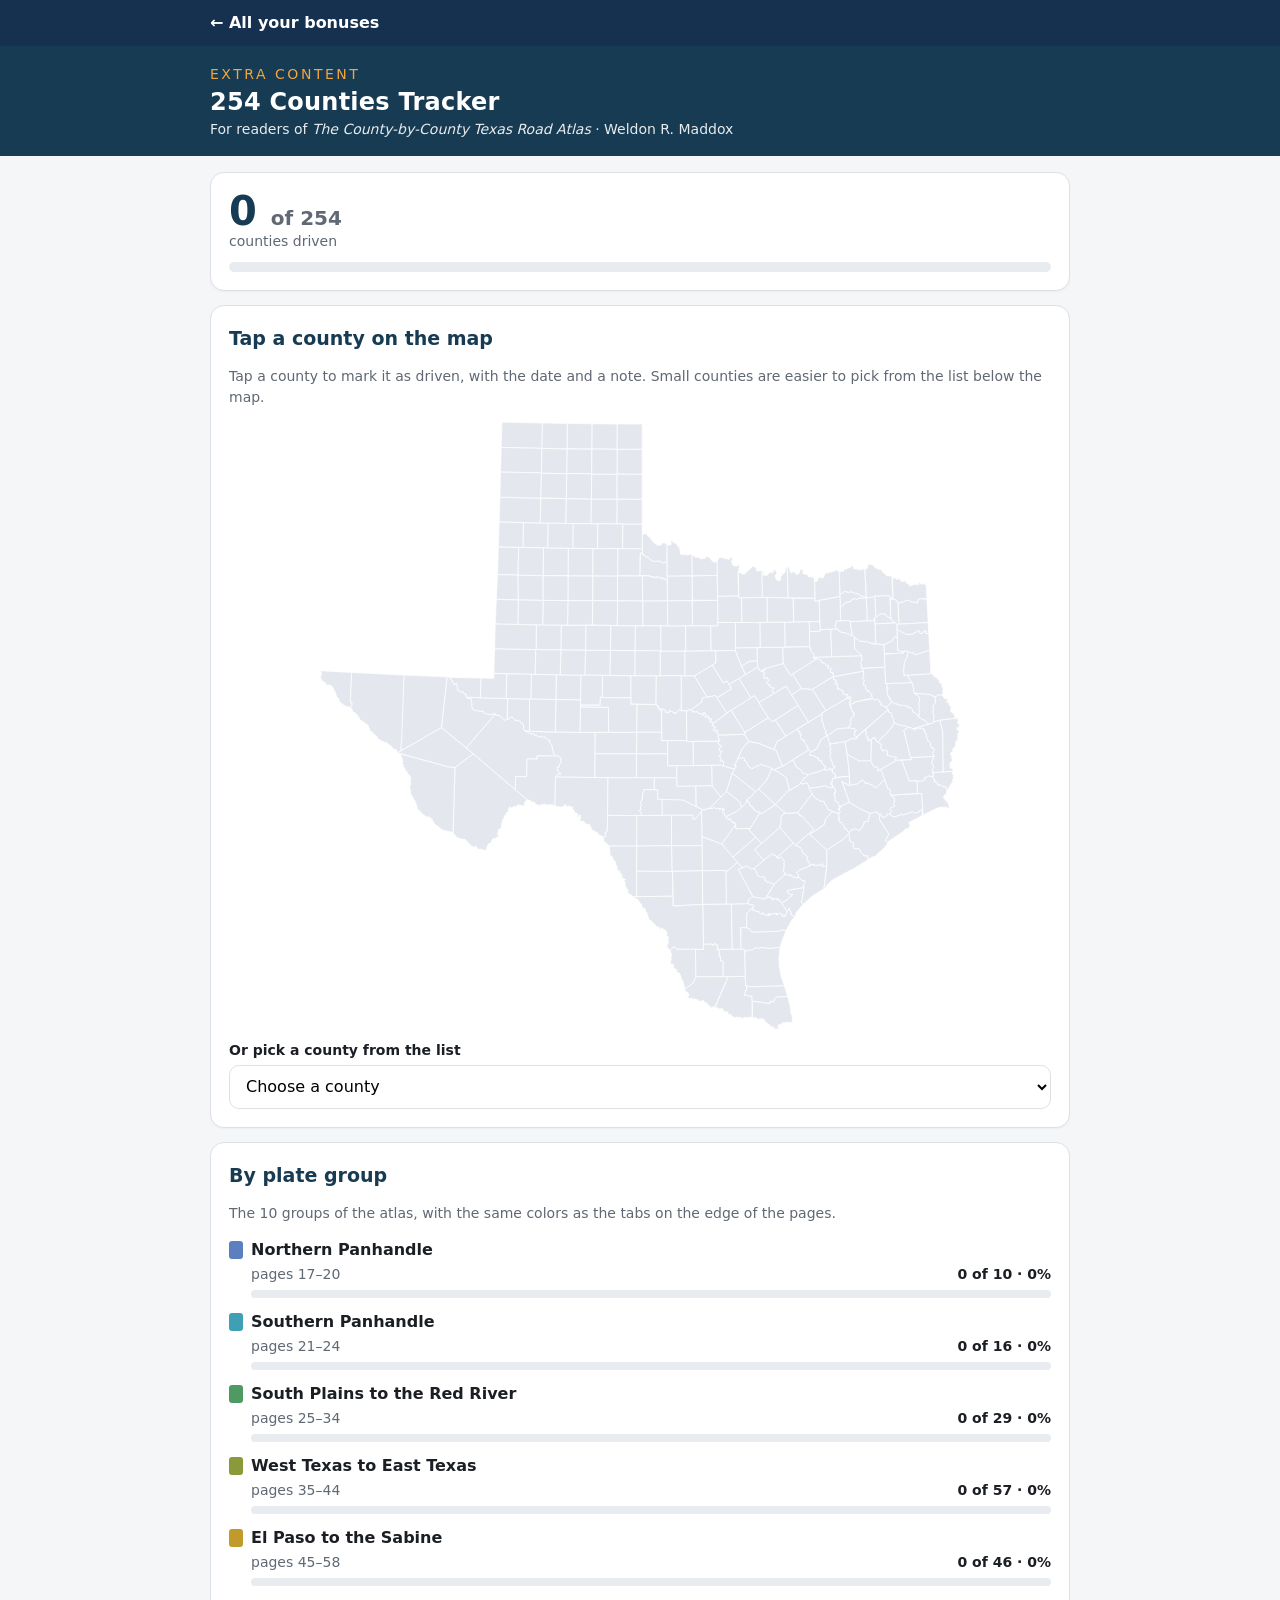
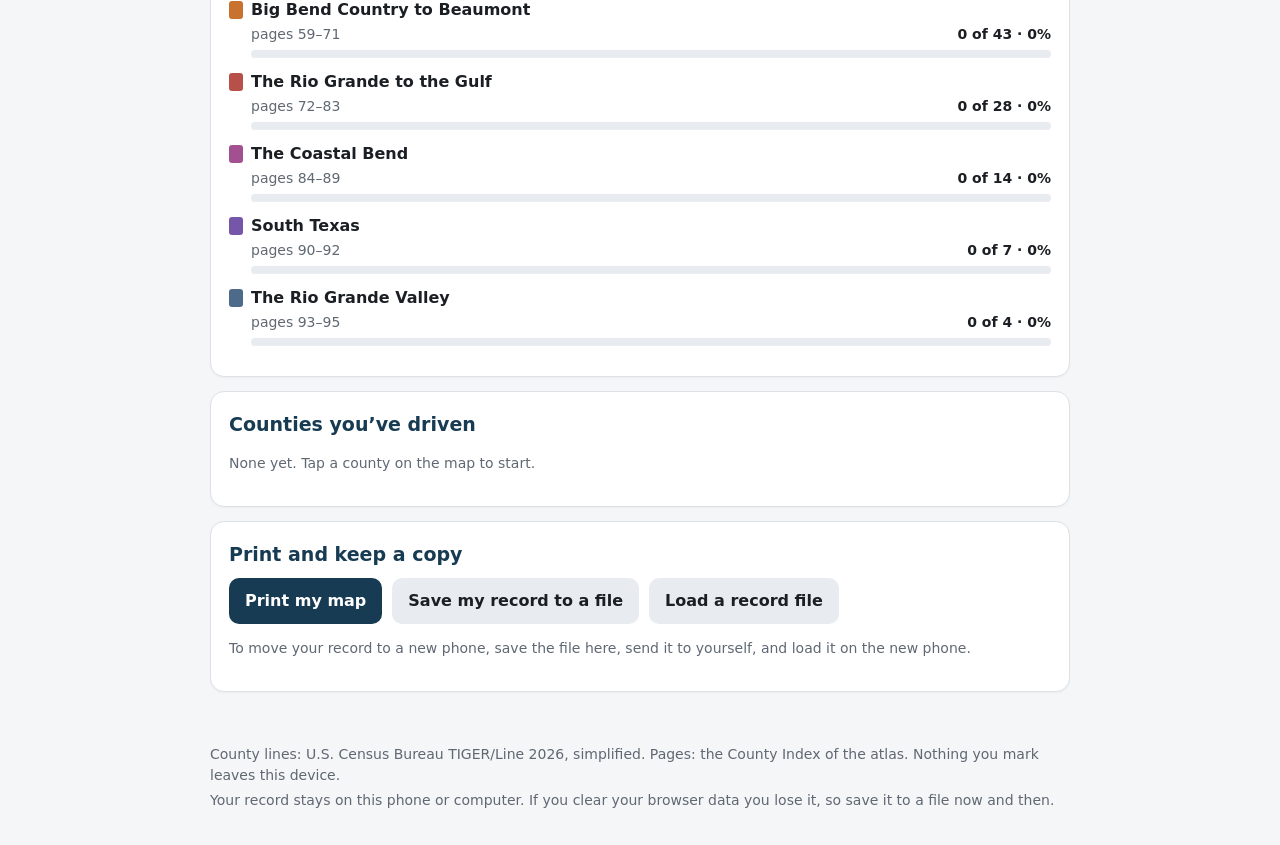
==== commit d6a99893: "Back link in the apps, PDFs open in the browser, text at least 14 px, Amazon app line" ====
--- a/254-counties-tracker.html
+++ b/254-counties-tracker.html
@@ -85,8 +85,8 @@
   #elenco_card { break-before: page; break-inside: auto; }
 }
 
-</style></head>
-<body>
+</style><style id="sito">.sito-torna{background:#16304f;padding:0 16px}.sito-torna a{display:flex;align-items:center;max-width:860px;margin:0 auto;min-height:46px;color:#fff;font:600 16px/1.2 system-ui,-apple-system,'Segoe UI',Roboto,Arial,sans-serif;text-decoration:none}.sito-torna a:hover,.sito-torna a:focus-visible{text-decoration:underline}@media print{.sito-torna{display:none}}header.app .et,.pill,footer.app,.pag-titolo,.fonte,.nota-mob,.foglio-testa{font-size:14px}</style></head>
+<body><nav class="sito-torna"><a href="bonus.html">← All your bonuses</a></nav>
 <header class="app"><div class="in"><div class="et"></div><h1></h1><div class="sub"></div></div></header>
 <main><div class="in">
 <section class="solo-stampa" id="stampa_testa"><h1>My Texas Counties</h1><p id="stampa_data"></p></section>
